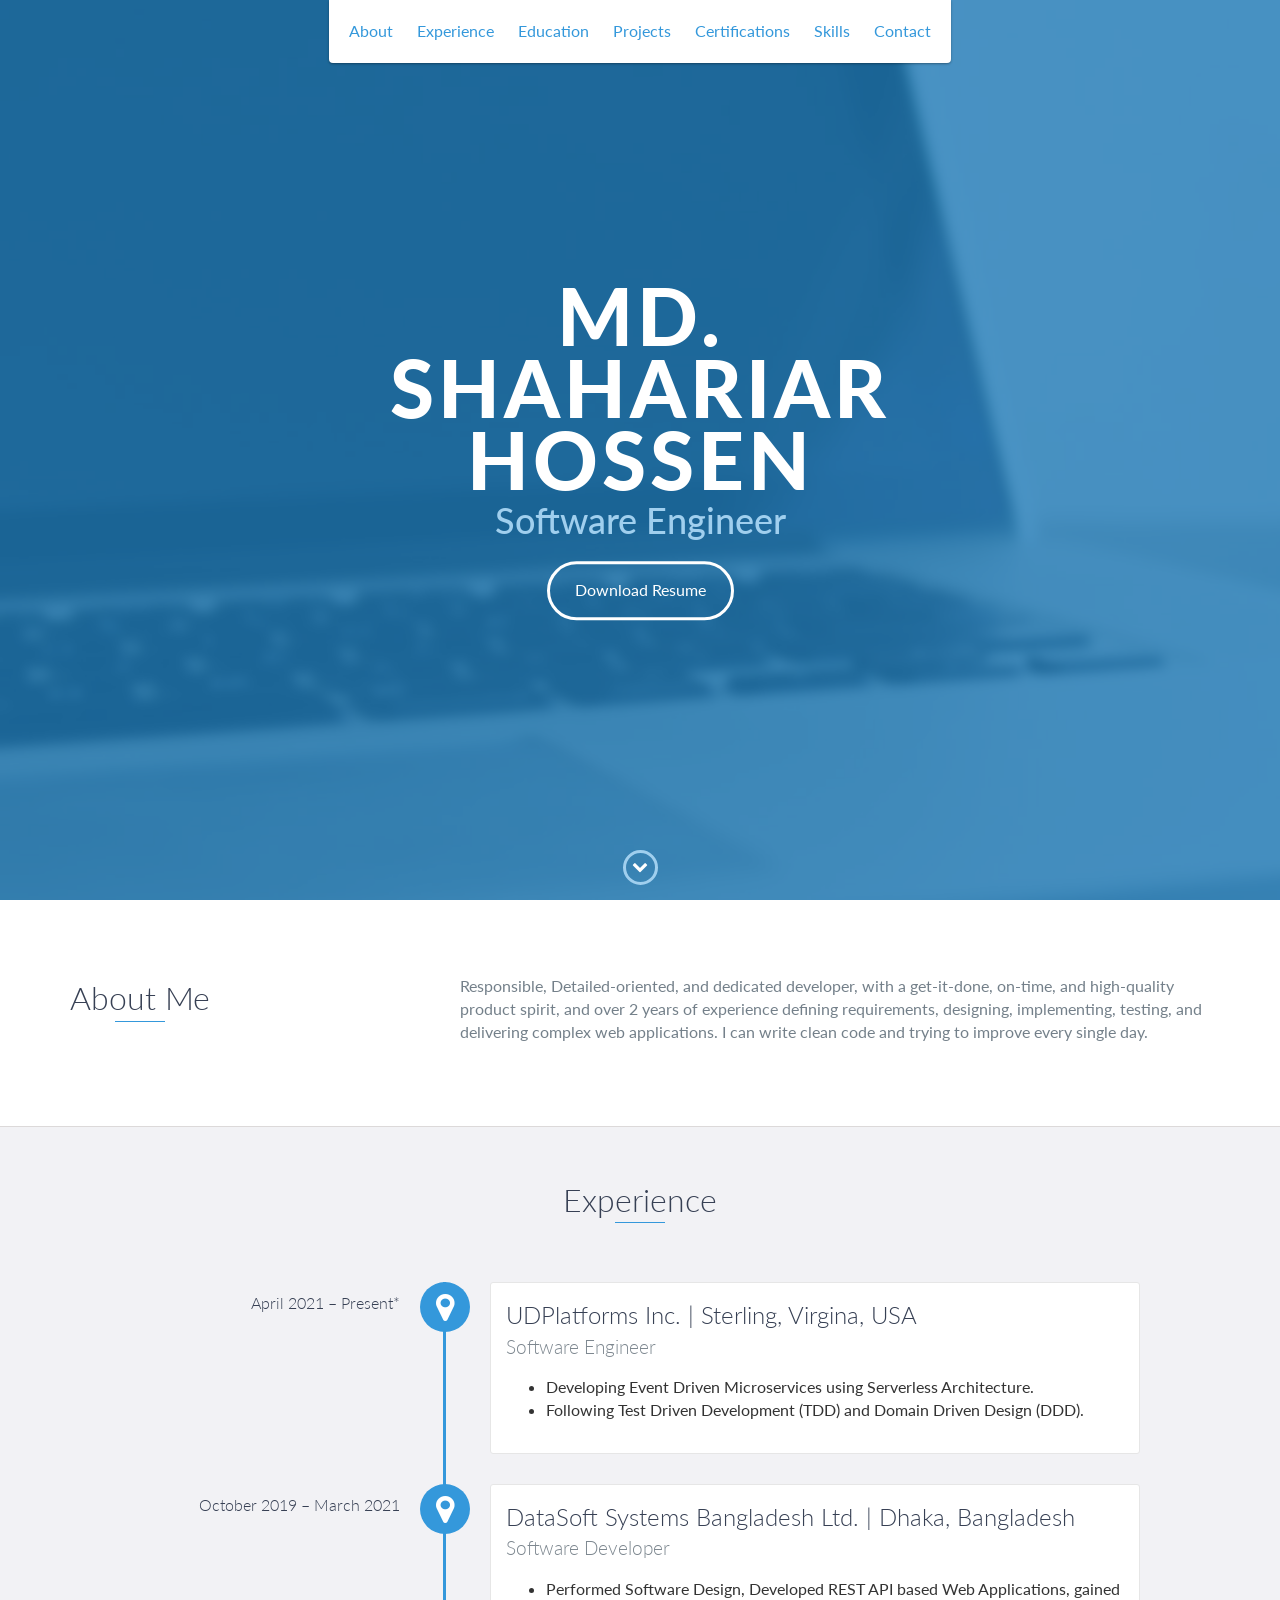
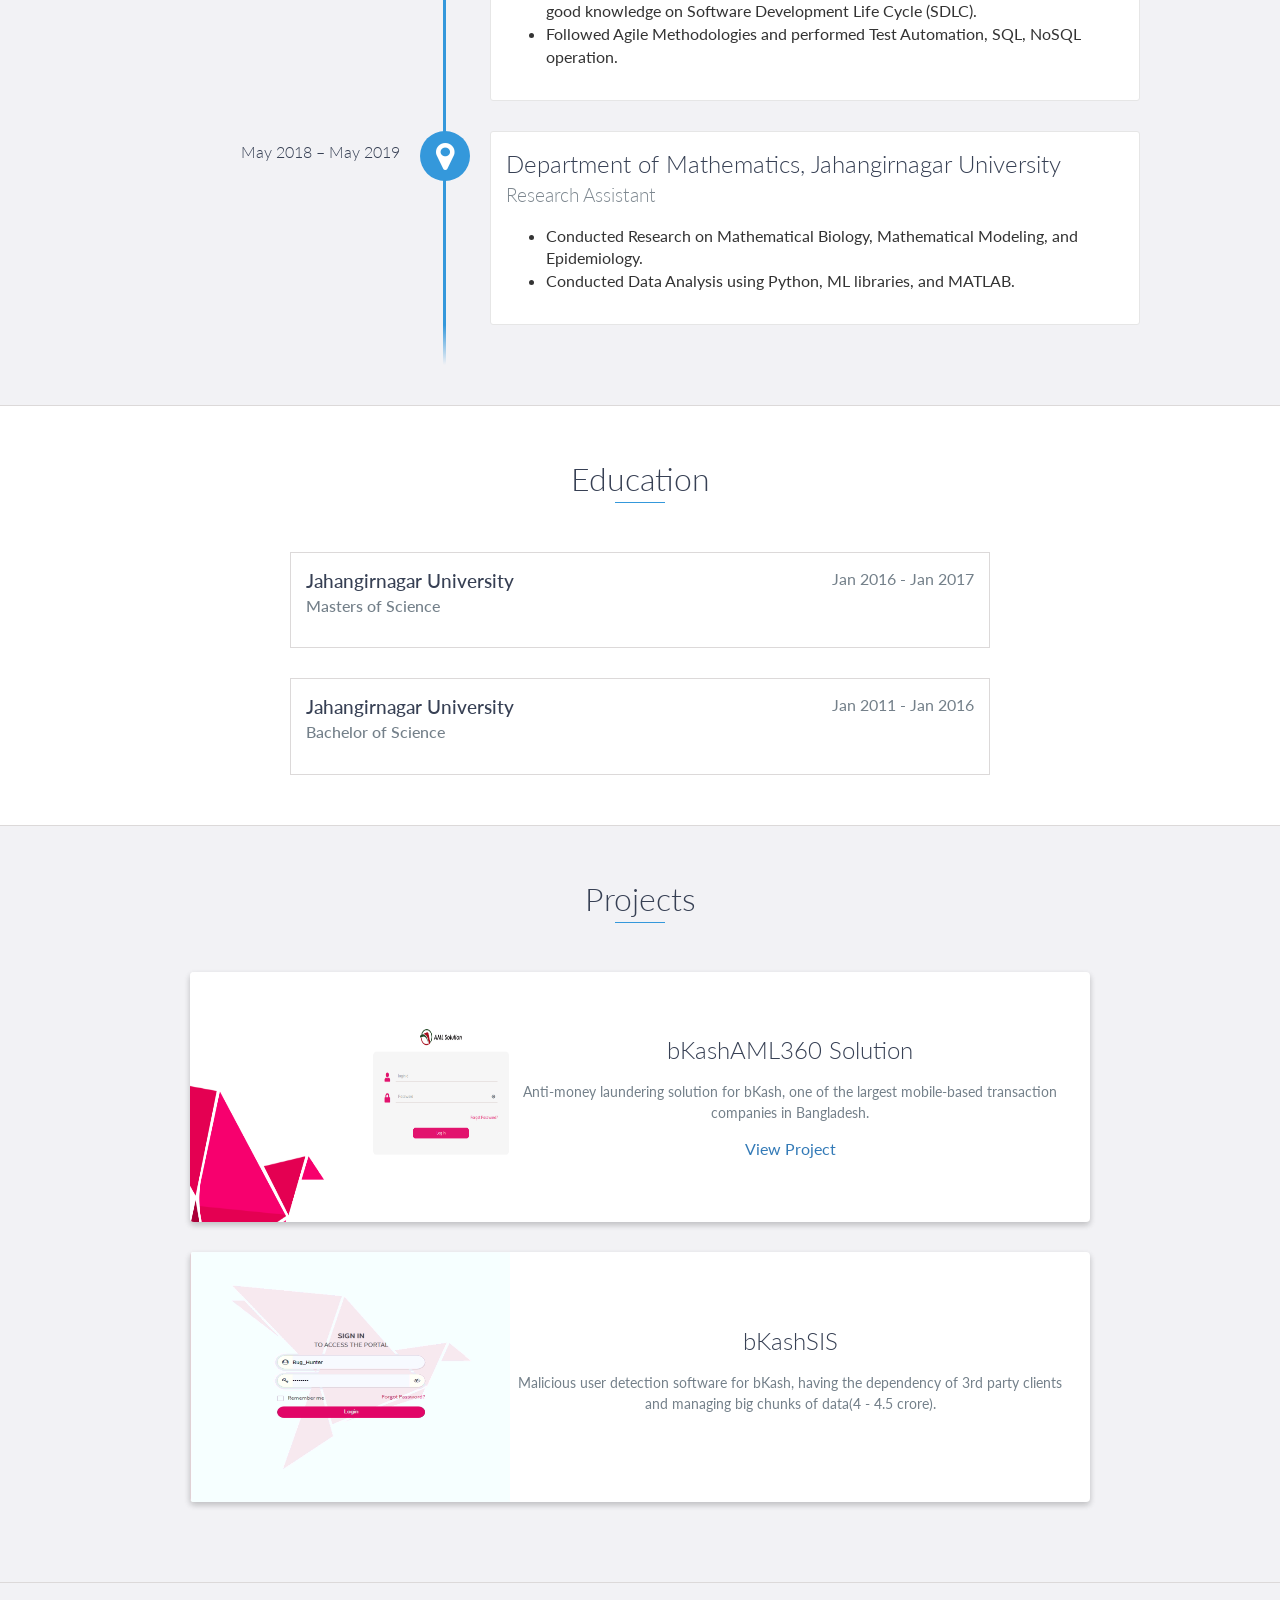
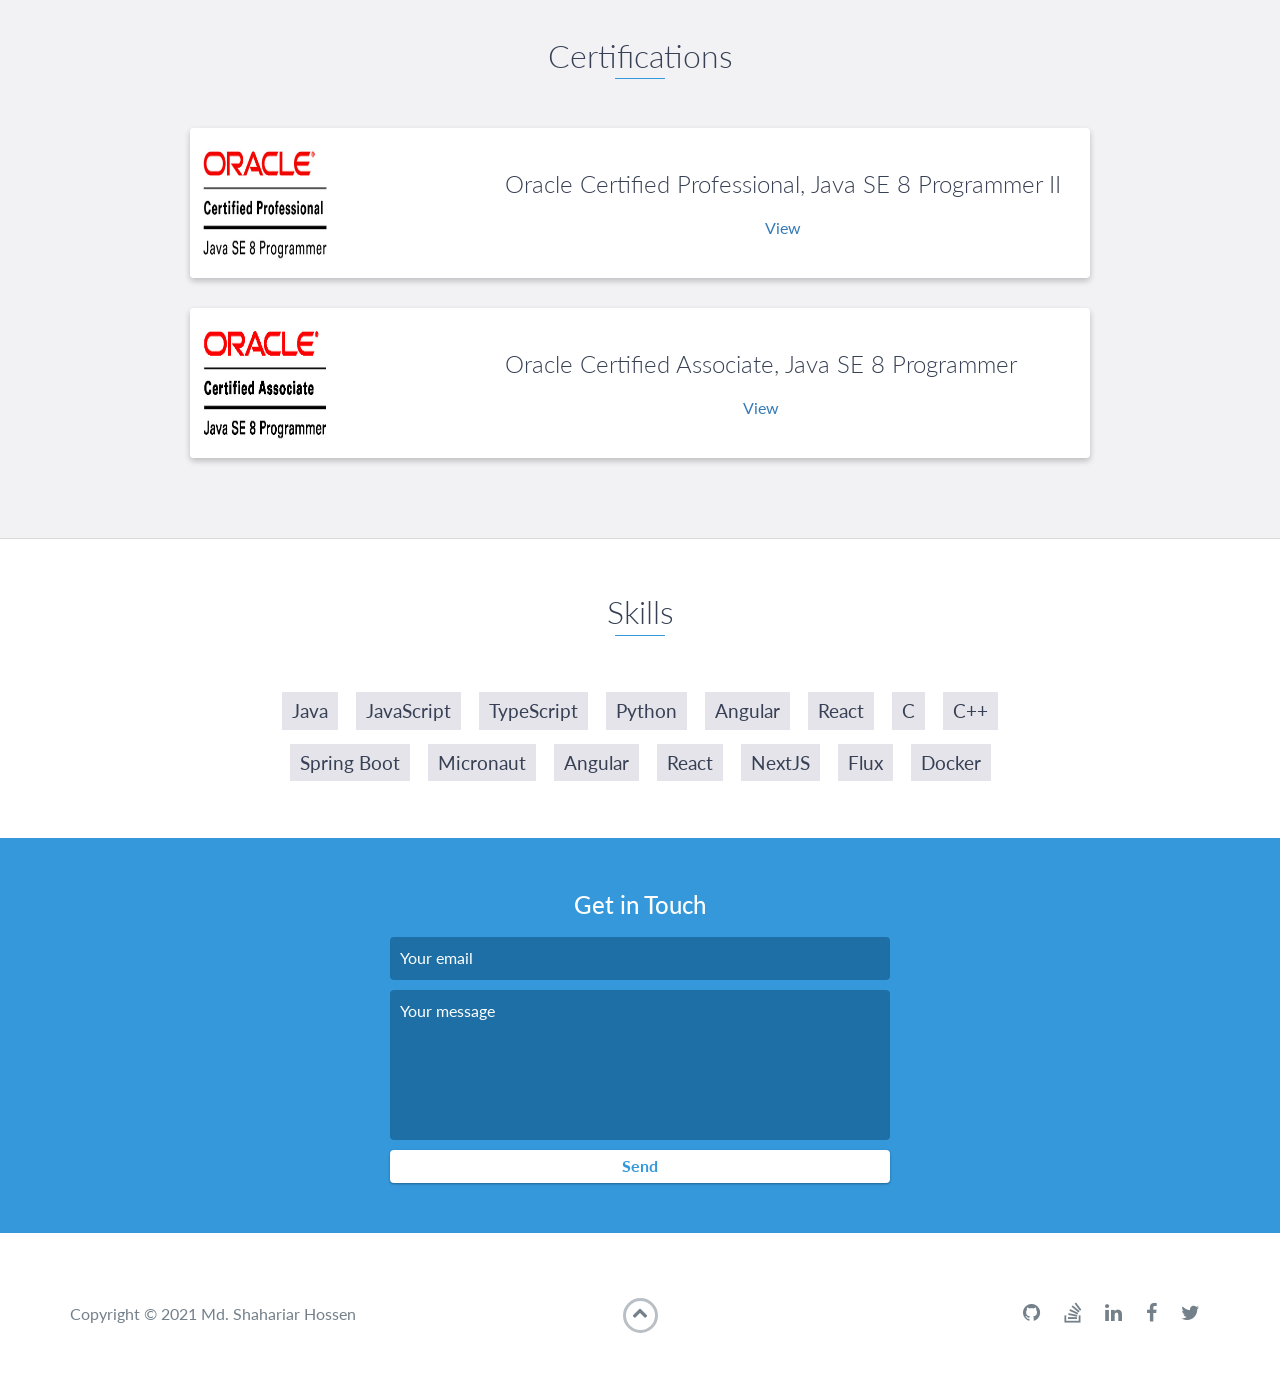
==== index.html @ aab2ad4d "adding files" ====
<!DOCTYPE html>
<html class="no-js" lang="en">

<head>
    <meta charset="utf-8">
    <meta http-equiv="X-UA-Compatible" content="IE=edge">
    <meta name="viewport" content="width=device-width, initial-scale=1">
    <title>Shahariar's Portfolio</title>
	<link rel="shortcut icon" href="favicon.ico" type="image/x-icon">
	<link rel="icon" href="favicon.ico" type="image/x-icon">
    <link href="https://fonts.googleapis.com/css?family=Lato:300,400,700,900" rel="stylesheet">
    <link rel="stylesheet" href="libs/font-awesome/css/font-awesome.min.css">
    <link href="css/bootstrap.min.css" rel="stylesheet">
    <link href="css/styles.css" rel="stylesheet">
</head>

<body>
    <div id="mobile-menu-open" class="shadow-large">
        <i class="fa fa-bars" aria-hidden="true"></i>
    </div>
    <!-- End #mobile-menu-toggle -->
    <header>
        <div id="mobile-menu-close">
            <span>Close</span> <i class="fa fa-times" aria-hidden="true"></i>
        </div>
        <ul id="menu" class="shadow">
            <li>
                <a href="#about">About</a>
            </li>
            <li>
                <a href="#experience">Experience</a>
            </li>
            <li>
                <a href="#education">Education</a>
            </li>
            <li>
                <a href="#projects">Projects</a>
            </li>
            <li>
                <a href="#certificates">Certifications</a>
            </li>
            <li>
                <a href="#skills">Skills</a>
            </li>
            <li>
                <a href="#contact">Contact</a>
            </li>
        </ul>
    </header>
    <!-- End header -->

    <div id="lead">
        <div id="lead-content">
            <h1>Md. Shahariar Hossen</h1>
            <h2>Software Engineer</h2>
            <a href="https://drive.google.com/file/d/1Tb66Fyklytpq6PsU4Y9LPPGbGPAQnUYj/view?usp=sharing" target="_blank" class="btn-rounded-white">Download Resume</a>
        </div>
        <!-- End #lead-content -->

        <div id="lead-overlay"></div>

        <div id="lead-down">
            <span>
                <i class="fa fa-chevron-down" aria-hidden="true"></i>
            </span>
        </div>
        <!-- End #lead-down -->
    </div>
    <!-- End #lead -->

    <div id="about">
        <div class="container">
            <div class="row">
                <div class="col-md-4">
                    <h2 class="heading">About Me</h2>
                </div>
                <div class="col-md-8">
                    <p>
                        Responsible, Detailed-oriented, and dedicated developer, with a get-it-done, on-time, and high-quality product spirit, and over 2 years of experience defining requirements, designing, implementing, testing, and delivering complex web applications. I can write clean code and trying to improve every single day.
                    </p>
                </div>
            </div>
        </div>
    </div>
    <!-- End #about -->

    <div id="experience" class="background-alt">
        <h2 class="heading">Experience</h2>
        <div id="experience-timeline">
            <div data-date="April 2021 – Present*">
                <h3>UDPlatforms Inc. | Sterling, Virgina, USA</h3>
                <h4>Software Engineer</h4>
                <ul>
                    <li>Developing Event Driven Microservices using Serverless Architecture.</li>
                    <li>Following Test Driven Development (TDD) and Domain Driven Design (DDD).</li>
                </ul>
            </div>

            <div data-date="October 2019 – March 2021">
                <h3>DataSoft Systems Bangladesh Ltd. | Dhaka, Bangladesh</h3>
                <h4>Software Developer</h4>
                <ul>
                    <li>Performed Software Design, Developed REST API based Web Applications, gained good
                        knowledge on Software Development Life Cycle (SDLC).
                    </li>
                    <li>Followed Agile Methodologies and performed Test Automation, SQL, NoSQL operation.</li>
                </ul>
                <p>
                    
                    
                </p>
            </div>

            <div data-date="May 2018 – May 2019">
                <h3>Department of Mathematics, Jahangirnagar University</h3>
                <h4>Research Assistant</h4>
                <ul>
                    <li>Conducted Research on Mathematical Biology, Mathematical Modeling, and Epidemiology.</li>
                    <li>Conducted Data Analysis using Python, ML libraries, and MATLAB.</li>
                </ul>
            </div>
        </div>
    </div>
    <!-- End #experience -->

    <div id="education">
        <h2 class="heading">Education</h2>
        <div class="education-block">
            <h3>Jahangirnagar University</h3>
            <span class="education-date">Jan 2016 - Jan 2017</span>
            <h4>Masters of Science</h4>
            <!-- <p>
                Lorem ipsum dolor sit amet, consectetur adipiscing elit. Curabitur in iaculis ex. Etiam volutpat laoreet urna. Morbi ut tortor nec nulla commodo malesuada sit amet vel lacus. Fusce eget efficitur libero. Morbi dapibus porta quam laoreet placerat.
            </p> -->
        </div>
        <!-- End .education-block -->

        <div class="education-block">
            <h3>Jahangirnagar University</h3>
            <span class="education-date">Jan 2011 - Jan 2016</span>
            <h4>Bachelor of Science</h4>
    
        </div>
        <!-- End .education-block -->
    </div>
    <!-- End #education -->

    <div id="projects" class="background-alt">
        <h2 class="heading">Projects</h2>
        <div class="container">
            <div class="row">
                <div class="project shadow-large">
                    <div class="project-image">
                        <img src="images/aml_logo.png" height="250px" width="320px"/>
                    </div>
                    <!-- End .project-image -->
                    <div class="project-info">
                        <h3>bKashAML360 Solution</h3>
                        <p>
                            Anti-money laundering solution for bKash, one of the largest mobile-based transaction companies in Bangladesh.
                        </p>
                        <a href="https://aml360.bkash.com/login" target="_blank">View Project</a>
                    </div>
                    <!-- End .project-info -->
                </div>
                <!-- End .project -->

                <div class="project shadow-large">
                    <div class="project-image">
                        <img src="images/sis_logo.png" height="250px" width="320px"/>
                    </div>
                    <!-- End .project-image -->
                    <div class="project-info">
                        <h3>bKashSIS</h3>
                        <p>
                            Malicious user detection software for bKash, having the dependency of 3rd party clients and managing big chunks of data(4 - 4.5 crore).
                        </p>
                        <!-- <a href="#">View Project</a> -->
                    </div>
                    <!-- End .project-info -->
                </div>
                <!-- End .project -->
            </div>
        </div>
    </div>
    <!-- End #projects -->

    
    <div id="certificates" class="background-alt">
        <h2 class="heading">Certifications</h2><br/>
        <div class="container">
            <div class="row">
                <div class="project shadow-large">
                    <div class="project-image">
                        <img src="images/OCP.jpg" height="150px" width="150px"/>
                    </div>
                    <!-- End .project-image -->
                    <div class="project-info">
                        <h3>Oracle Certified Professional, Java SE 8 Programmer II</h3>
                        <a href="https://www.youracclaim.com/badges/4e027270-7c6f-4b8d-a5ea-9e47544e3438?source=linked_in_profile" target="_blank">View</a>
                    </div>
                    <!-- End .project-info -->
                </div>
                <!-- End .project -->

                <div class="project shadow-large">
                    <div class="project-image">
                        <img src="images/OCA.jpg" height="150px" width="150px"/>
                    </div>
                    <!-- End .project-image -->
                    <div class="project-info">
                        <h3>Oracle Certified Associate, Java SE 8 Programmer</h3>
                        <a href="https://www.youracclaim.com/badges/5aafbba5-f939-4d89-af43-286ae292c625?source=linked_in_profile" target="_blank">View</a>
                    </div>
                    <!-- End .project-info -->
                </div>
                <!-- End .project -->
            </div>
        </div>
    </div>
    <!-- End #certifications -->

    <div id="skills">
        <h2 class="heading">Skills</h2>
        <ul>
            <li>Java</li>
            <li>JavaScript</li>
            <li>TypeScript</li>
            <li>Python</li>
            <li>Angular</li>
            <li>React</li>
            <li>C</li>
            <li>C++</li>
            <li>Spring Boot</li>
            <li>Micronaut</li>
            <li>Angular</li>
            <li>React</li>
            <li>NextJS</li>
            <li>Flux</li>
            <li>Docker</li>
        </ul>
    </div>
    <!-- End #skills -->

    <div id="contact">
        <h2>Get in Touch</h2>
        <div id="contact-form">
            <form method="POST" action="https://formspree.io/f/mbjqqgbw">
                <input type="hidden" name="_subject" value="Contact request from personal website" />
                <input type="email" name="_replyto" placeholder="Your email" required>
                <textarea name="message" placeholder="Your message" required></textarea>
                <button type="submit">Send</button>
            </form>
        </div>
        <!-- End #contact-form -->
    </div>
    <!-- End #contact -->

    <footer>
        <div class="container">
            <div class="row">
                <div class="col-sm-5 copyright">
                    <p>
                        Copyright &copy; 2021 Md. Shahariar Hossen
                    </p>
                </div>
                <div class="col-sm-2 top">
                    <span id="to-top">
                        <i class="fa fa-chevron-up" aria-hidden="true"></i>
                    </span>
                </div>
                <div class="col-sm-5 social">
                    <ul>
                        <li>
                            <a href="https://github.com/shshetudev" target="_blank"><i class="fa fa-github" aria-hidden="true"></i></a>
                        </li>
                        <li>
                            <a href="https://stackoverflow.com/users/15048947/shahariar-hossen" target="_blank"><i class="fa fa-stack-overflow" aria-hidden="true"></i></a>
                        </li>
                        <li>
                            <a href="https://linkedin.com/in/md-shahariar-hossen-9129b5166/" target="_blank"><i class="fa fa-linkedin" aria-hidden="true"></i></a>
                        </li>
                        <li>
                            <a href="https://www.facebook.com/profile.php?id=100006735557065" target="_blank"><i class="fa fa-facebook" aria-hidden="true"></i></a>
                        </li>
                        <li>
                            <a href="https://twitter.com/shshetu2" target="_blank"><i class="fa fa-twitter" aria-hidden="true"></i></a>
                        </li>
                    </ul>
                </div>
            </div>
        </div>
    </footer>
    <!-- End footer -->

    <script src="https://ajax.googleapis.com/ajax/libs/jquery/1.12.4/jquery.min.js"></script>
    <script src="js/scripts.min.js"></script>
</body>

</html>
---- css/styles.css ----
/*!
    Title: Shahariar's Portfolio
    Version: 1.1
    Last Change: 01/08/2021
    Author: Md. Shahariar Hossen

    Description: This file contains all the styles associated with the page
    that don't come from third party libraries. This file gets compiled using
    Gulp and send to the /css folder which is then loaded on the page.
*/body{font-family:'Lato', sans-serif;font-size:16px}body.active{overflow:hidden;z-index:-1}.no-js #experience-timeline>div{background:#fff;padding:10px;margin-bottom:10px;border:1px solid #dcd9d9}.no-js #experience-timeline>div h3{font-size:1.5em;font-weight:300;color:#374054;display:inline-block;margin:0}.no-js #experience-timeline>div h4{font-size:1.2em;font-weight:300;color:#7e8890;margin:0 0 15px 0}.no-js #experience-timeline>div p{color:#74808a;font-size:0.9em;margin:0}.no-js #experience-timeline:before,.no-js #experience-timeline:after{content:none}@keyframes dropHeader{0%{transform:translateY(-100%)}100%{transform:translateY(0)}}header{position:absolute;top:0;left:0;right:0;text-align:center;z-index:10;animation-name:dropHeader;animation-iteration-count:1;animation-timing-function:ease;animation-duration:0.75s}header ul{display:inline-block;background:#fff;text-align:center;padding:10px;margin:0;border-bottom-right-radius:4px;border-bottom-left-radius:4px}header li{display:inline-block}header a{display:block;color:#3498db;padding:10px}header a:hover{color:#217dbb;text-decoration:none;background:#eee;border-radius:4px}header a:focus{color:#3498db;text-decoration:none}header.active{display:block}header.sticky{position:fixed;z-index:999}#menu.active{display:block}#mobile-menu-open{display:none;cursor:pointer;position:fixed;right:15px;top:10px;color:#3498db;font-size:1.5em;z-index:20;padding:0 7px;border-radius:4px;background:#fff}#mobile-menu-close{display:none;text-align:right;width:100%;background:#fff;font-size:1.5em;padding-right:15px;padding-top:10px;cursor:pointer;color:#3498db}#mobile-menu-close span{font-size:0.5em;text-transform:uppercase}#mobile-menu-close i{vertical-align:middle}footer{padding:50px 0}.copyright{padding-top:20px}.copyright p{margin:0;color:#74808a}.top{text-align:center}.top span{cursor:pointer;display:block;margin:15px auto 0 auto;width:35px;height:35px;border-radius:50%;border:3px solid #b9bfc4;text-align:center}.top i{color:#74808a}.social{text-align:right}.social ul{margin:5px 0 0 0;padding:0}.social li{display:inline-block;font-size:1.25em;list-style:none}.social a{display:block;color:#74808a;padding:10px}.social a:hover{color:#3498db}.btn-rounded-white{display:inline-block;color:#fff;padding:15px 25px;border:3px solid #fff;border-radius:30px;transition:.5s ease all}.btn-rounded-white:hover{color:#3498db;background:#fff;text-decoration:none}.shadow{box-shadow:0 1px 3px rgba(0,0,0,0.12),0 1px 2px rgba(0,0,0,0.24)}.shadow-large{box-shadow:0 3px 6px rgba(0,0,0,0.08),0 3px 6px rgba(0,0,0,0.15)}.heading{position:relative;display:inline-block;font-size:2em;font-weight:300;margin:0 0 30px 0}.heading:after{position:absolute;content:'';top:100%;height:1px;width:50px;left:0;right:0;margin:0 auto;background:#3498db}.background-alt{background:#f2f2f5}#lead{position:relative;height:100vh;min-height:500px;max-height:1080px;background:url(../images/lead-bg.jpg);background-size:cover;padding:15px;overflow:hidden}#lead-content{position:absolute;z-index:10;top:50%;left:50%;transform:translate(-50%, -50%);text-align:center}#lead-content h1,#lead-content h2{margin:0}#lead-content h1{color:#fff;font-weight:900;font-size:5em;text-transform:uppercase;letter-spacing:0.05em;line-height:0.9em}#lead-content h2{color:#a0cfee;font-weight:500;font-size:2.25em;margin-bottom:15px}#lead-overlay{position:absolute;height:100%;width:100%;top:0;right:0;bottom:0;left:0;background:rgba(33,125,187,0.8);z-index:1}#lead-down{position:absolute;left:0;right:0;width:100%;text-align:center;z-index:10;bottom:15px;color:#fff}#lead-down span{cursor:pointer;display:block;margin:0 auto;width:35px;height:35px;border-radius:50%;border:3px solid #a0cfee;text-align:center}#lead-down i{animation:pulsate 1.5s ease;animation-iteration-count:infinite;padding-top:5px}@keyframes pulsate{0%{transform:scale(1, 1)}50%{transform:scale(1.2, 1.2)}100%{transform:scale(1, 1)}}#about{padding:75px 15px;border-bottom:1px solid #dcd9d9}#about h2{color:#374054}#about p{color:#74808a;margin:0}#experience{padding:50px 15px;text-align:center;border-bottom:1px solid #dcd9d9}#experience h2{color:#374054}#experience-timeline{margin:30px auto 0 auto;position:relative;max-width:1000px}#experience-timeline:before{position:absolute;content:'';top:0;bottom:0;left:303px;right:auto;height:100%;width:3px;background:#3498db;z-index:0}#experience-timeline:after{position:absolute;content:'';width:3px;height:40px;background:#3498db;background:linear-gradient(to bottom, #3498db, rgba(52,152,219,0));top:100%;left:303px}.vtimeline-content{margin-left:350px;background:#fff;border:1px solid #e6e6e6;padding:15px;border-radius:3px;text-align:left}.vtimeline-content h3{font-size:1.5em;font-weight:300;color:#374054;display:inline-block;margin:0}.vtimeline-content h4{font-size:1.2em;font-weight:300;color:#7e8890;margin:0 0 15px 0}.vtimeline-content p{color:#74808a;font-size:0.9em;margin:0}.vtimeline-point{position:relative;display:block;vertical-align:top;margin-bottom:30px}.vtimeline-icon{position:relative;color:#fff;width:50px;height:50px;background:#3498db;border-radius:50%;float:left;z-index:99;margin-left:280px}.vtimeline-icon i{display:block;font-size:2em;margin-top:10px}.vtimeline-date{width:260px;text-align:right;position:absolute;left:0;top:10px;font-weight:300;color:#374054}#education{padding:50px 15px 20px 15px;border-bottom:1px solid #dcd9d9;text-align:center}#education h2{color:#374054;margin-bottom:50px}.education-block{max-width:700px;margin:0 auto 30px auto;padding:15px;border:1px solid #dcd9d9;text-align:left}.education-block h3{font-weight:500;float:left;margin:0;color:#374054}.education-block span{color:#74808a;float:right}.education-block h4{color:#74808a;clear:both;font-weight:500;margin:0 0 15px 0}.education-block p,.education-block ul{margin:0;color:#74808a;font-size:0.9em}.education-block ul{padding:0 0 0 15px}#projects{padding:50px 15px;border-bottom:1px solid #dcd9d9;text-align:center}#projects h2{color:#374054;margin-bottom:50px}.project{position:relative;max-width:900px;margin:0 auto 30px auto;overflow:hidden;background:#fff;border-radius:4px}.project-image{float:left}.project-info{position:absolute;top:50%;transform:translateY(-50%);margin-left:300px;padding:15px}.project-info h3{font-size:1.5em;font-weight:300;color:#374054;margin:0 0 15px 0}.project-info p{color:#74808a;margin:0 0 15px 0;font-size:0.9em}.no-image .project-info{position:relative;margin:0;padding:30px 15px;transform:none}#more-projects{display:none}#certificates{padding:50px 15px;border-bottom:1px solid #dcd9d9;text-align:center}#certificates h2{color:#374054;margin-bottom:50px}.certificate{position:relative;max-width:900px;margin:0 auto 30px auto;overflow:hidden;background:#fff;border-radius:4px}.certificate-image{float:left}.certificate-info{position:absolute;top:50%;transform:translateY(-50%);margin-left:300px;padding:15px}.certificate-info h3{font-size:1.5em;font-weight:300;color:#374054;margin:0 0 15px 0}.certificate-info p{color:#74808a;margin:0 0 15px 0;font-size:0.9em}.no-image .certificate-info{position:relative;margin:0;padding:30px 15px;transform:none}#more-certificates{display:none}#skills{padding:50px 15px;text-align:center}#skills h2{color:#374054;margin-bottom:50px}#skills ul{display:block;margin:0 auto;padding:0;max-width:800px}#skills li{display:inline-block;margin:7px;padding:5px 10px;color:#374054;background:#e4e4ea;list-style:none;cursor:default;font-size:1.2em}#contact{padding:50px 15px;background:#3498db;text-align:center}#contact h2{margin:0 0 15px 0;color:#fff;font-weight:500}#contact-form{max-width:500px;margin:0 auto}#contact-form input,#contact-form textarea{display:block;width:100%;padding:10px;border-radius:4px;border:none;margin-bottom:10px;background:#1d6fa5;color:#fff;transition:.5s ease all}#contact-form input::-webkit-input-placeholder,#contact-form textarea::-webkit-input-placeholder{color:#fff}#contact-form input:-moz-placeholder,#contact-form textarea:-moz-placeholder{color:#fff;opacity:1}#contact-form input::-moz-placeholder,#contact-form textarea::-moz-placeholder{color:#fff;opacity:1}#contact-form input:-ms-input-placeholder,#contact-form textarea:-ms-input-placeholder{color:#fff}#contact-form input:focus,#contact-form textarea:focus{outline:none;background:#16527a}#contact-form textarea{height:150px;resize:none}#contact-form button{display:block;width:100%;background:#fff;border-radius:4px;padding:5px 10px;border:none;color:#3498db;font-weight:700;box-shadow:0 1px 3px rgba(0,0,0,0.12),0 1px 2px rgba(0,0,0,0.24);transition:.5s ease all}#contact-form button:hover{box-shadow:0 10px 20px rgba(0,0,0,0.19),0 6px 6px rgba(0,0,0,0.23)}.optional-section{padding:50px 15px;text-align:center;border-top:1px solid #dcd9d9}.optional-section h2{color:#374054}.optional-section-block{max-width:700px;margin:0 auto 30px auto;padding:15px;border:1px solid #dcd9d9;background:#fff;text-align:left}.optional-section-block h3{font-weight:500;margin:0 0 15px 0;color:#374054}.optional-section-block h4{color:#74808a;clear:both;font-weight:500;margin:0 0 15px 0}.optional-section-block p,.optional-section-block ul{margin:0 0 15px 0;color:#74808a;font-size:0.9em}.optional-section-block ul{padding:0 0 0 15px}@media only screen and (max-width: 750px){#experience-timeline:before,#experience-timeline:after{left:23px}.vtimeline-date{width:auto;text-align:left;position:relative;margin-bottom:15px;display:block;margin-left:70px}.vtimeline-icon{margin-left:0}.vtimeline-content{margin-left:70px}}@media only screen and (max-width: 992px){#lead{height:auto;min-height:auto;max-height:auto;padding:100px 15px}#lead-content{position:relative;transform:none;left:auto;top:auto}#lead-content h1{font-size:3em}#lead-content h2{font-size:1.75em}#about{text-align:center}#about p{text-align:left}}@media only screen and (max-width: 768px){header{position:fixed;display:none;z-index:999;animation:none;bottom:0;height:100%}#mobile-menu-open,#mobile-menu-close{display:block}#menu{height:100%;overflow-y:auto;box-shadow:none;border-radius:0;width:100%}#menu li{display:block;margin-bottom:10px}#lead-content h1{font-size:2em}#lead-content h2{font-size:1.3em}#lead-content a{padding:10px 20px}#lead-down{display:none}.education-block h3,.education-block span{float:none}.project-image{display:none}.project-info{position:relative;margin:0;padding:30px 15px;top:auto;transform:none}footer{text-align:center}.social{text-align:center}}@media only screen and (max-width: 480px){#lead-content h1{font-size:1.5em}#lead-content h2{font-size:1em}#lead-content a{font-size:0.9em;padding:5px 10px}}
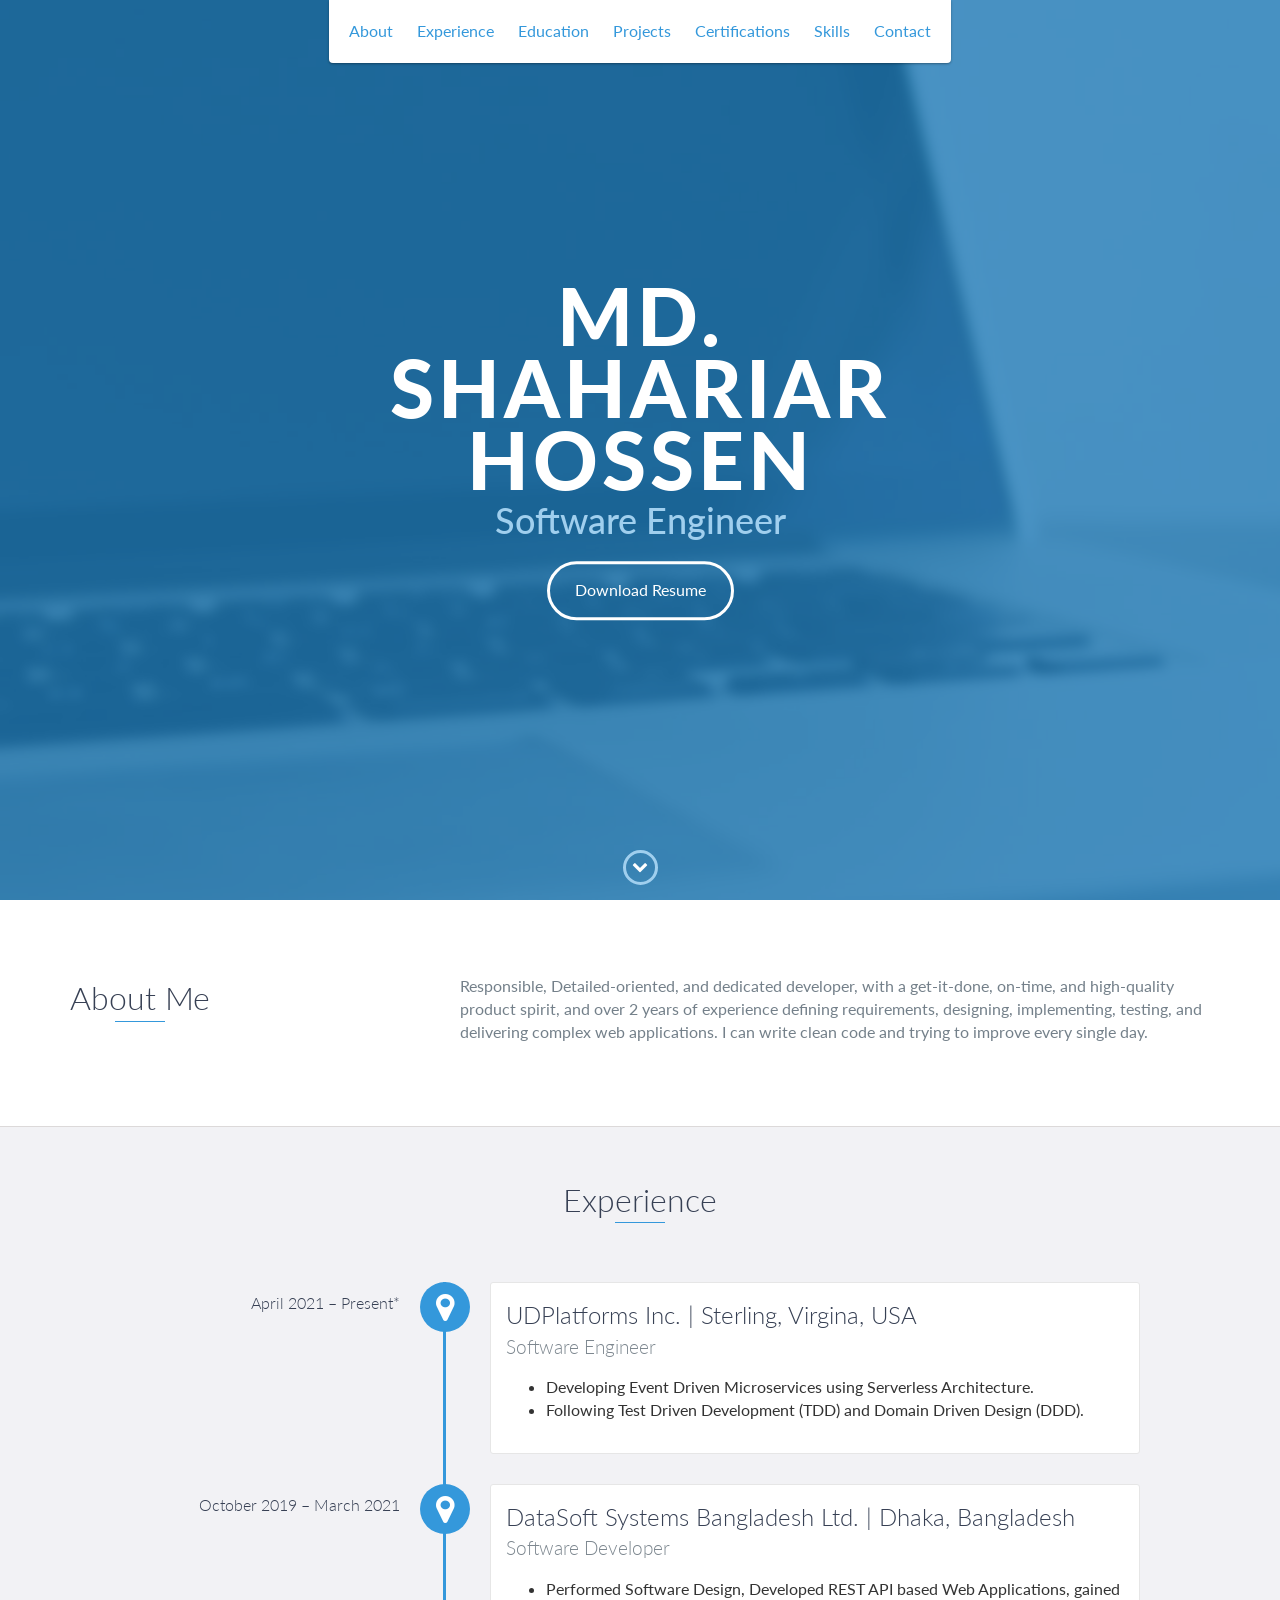
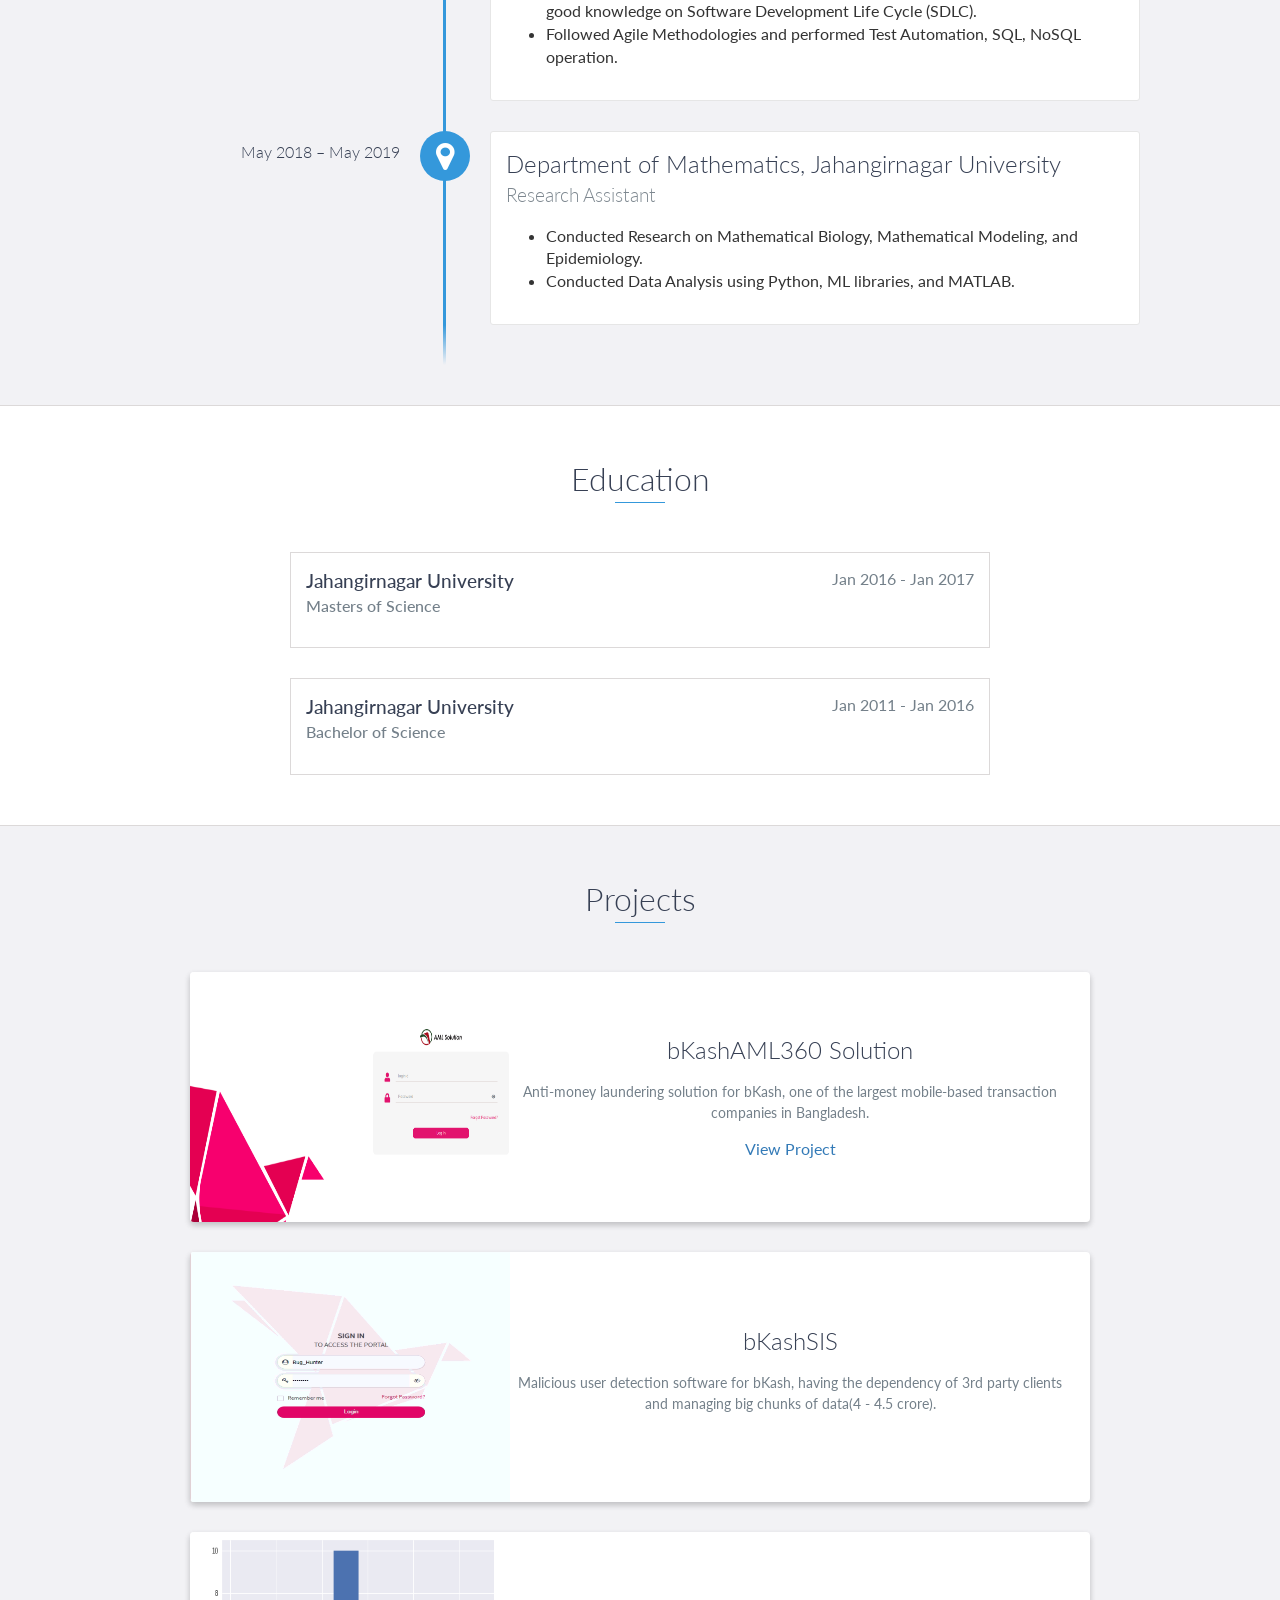
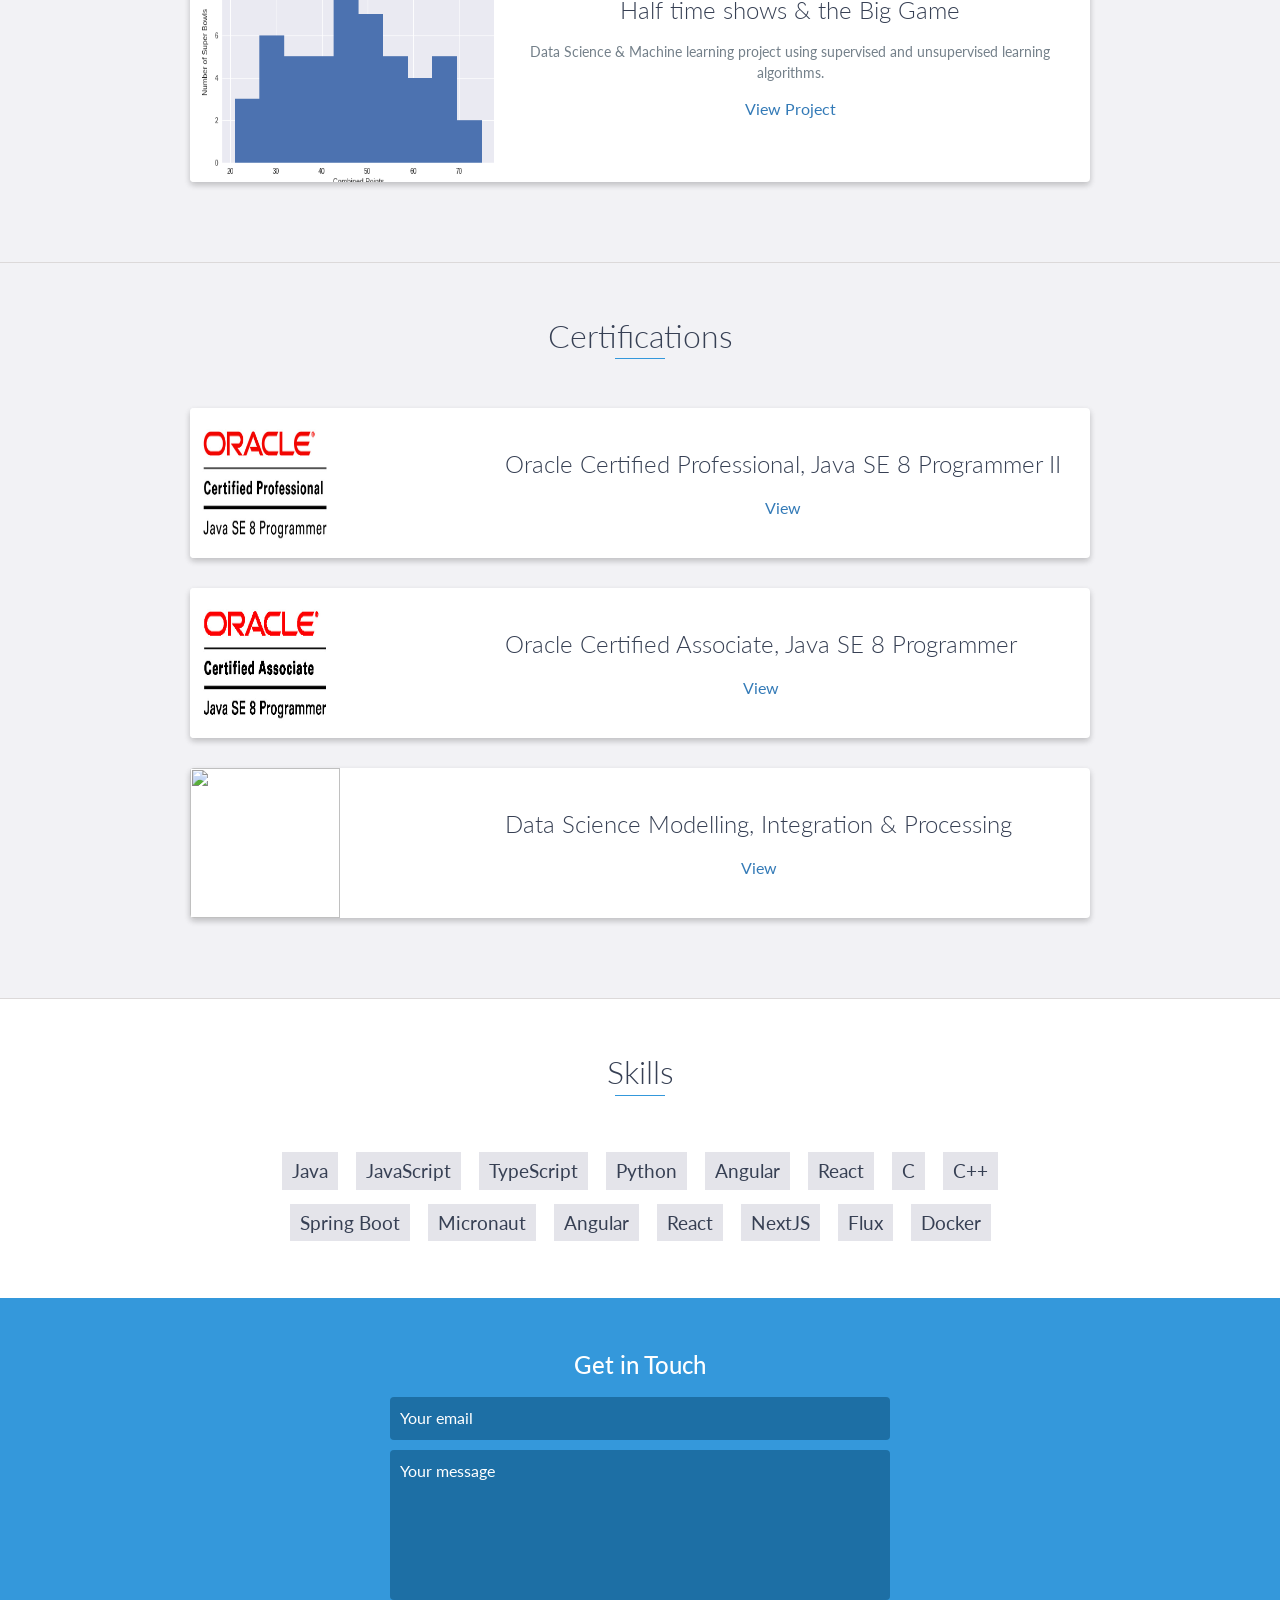
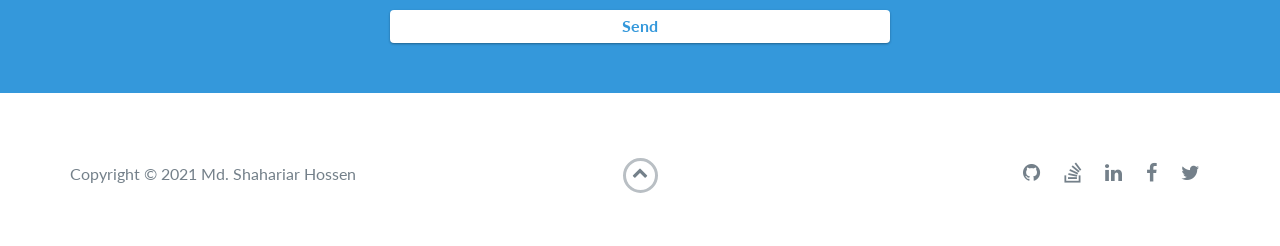
==== commit 654ee6bc: "adding files" ====
--- a/index.html
+++ b/index.html
@@ -179,6 +179,22 @@
                     </div>
                     <!-- End .project-info -->
                 </div>
+
+                <div class="project shadow-large">
+                    <div class="project-image">
+                        <img src="images/ml_logo.png" height="250px" width="320px"/>
+                    </div>
+                    <!-- End .project-image -->
+                    <div class="project-info">
+                        <h3>Half time shows & the Big Game</h3>
+                        <p>
+                            Data Science & Machine learning project using supervised and unsupervised learning algorithms.
+                        </p>
+                        <a href="https://github.com/shshetu/Data-Science-Projects/blob/master/project-half-time-show/TV%2C%20Halftime%20Shows%2C%20and%20the%20Big%20Game/notebook.ipynb" target="_blank">View Project</a>
+                        <!-- <a href="#">View Project</a> -->
+                    </div>
+                    <!-- End .project-info -->
+                </div>
                 <!-- End .project -->
             </div>
         </div>
@@ -211,6 +227,18 @@
                     <div class="project-info">
                         <h3>Oracle Certified Associate, Java SE 8 Programmer</h3>
                         <a href="https://www.youracclaim.com/badges/5aafbba5-f939-4d89-af43-286ae292c625?source=linked_in_profile" target="_blank">View</a>
+                    </div>
+                    <!-- End .project-info -->
+                </div>
+
+                <div class="project shadow-large">
+                    <div class="project-image">
+                        <img src="images/DataScience.jpg" height="150px" width="150px"/>
+                    </div>
+                    <!-- End .project-image -->
+                    <div class="project-info">
+                        <h3>Data Science Modelling, Integration & Processing</h3>
+                        <a href="https://drive.google.com/file/d/1V17pFjQORwr7dywj5q08r5s7HSGWO8P6/view?usp=sharing" target="_blank">View</a>
                     </div>
                     <!-- End .project-info -->
                 </div>
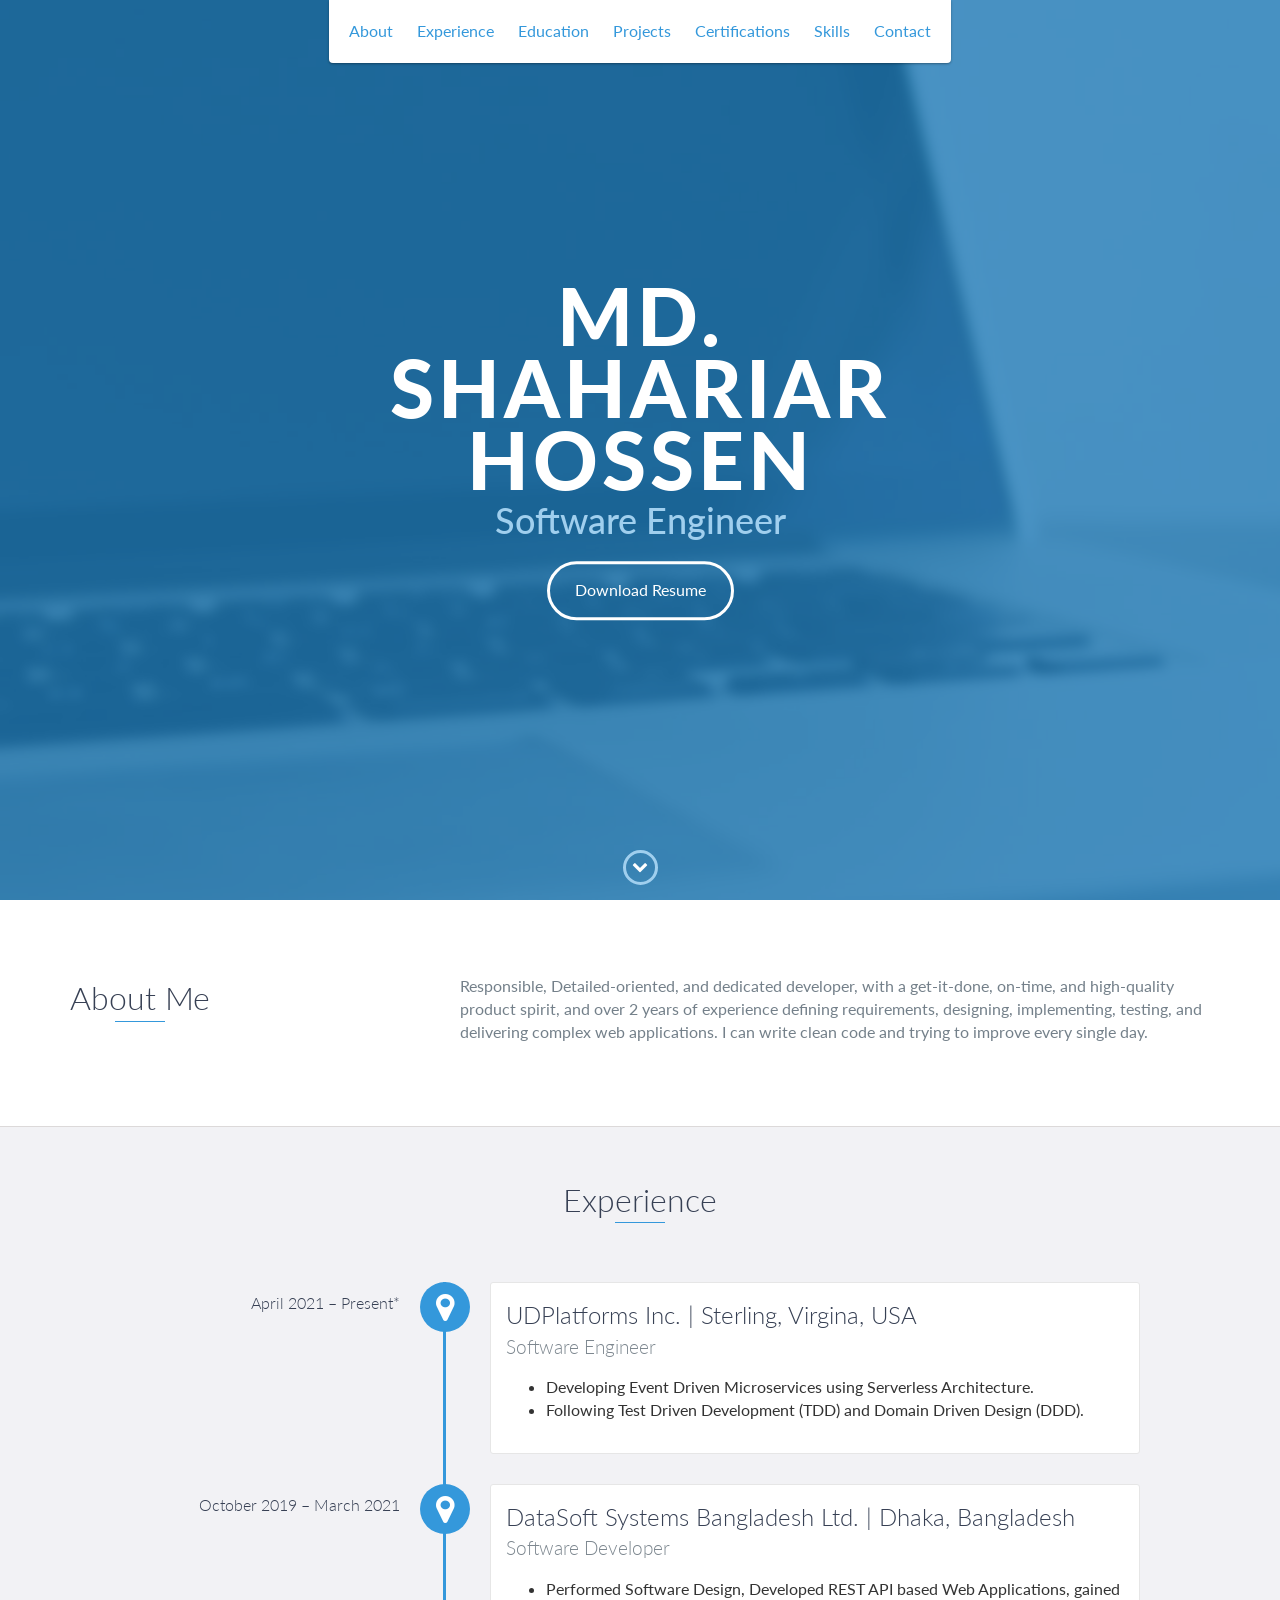
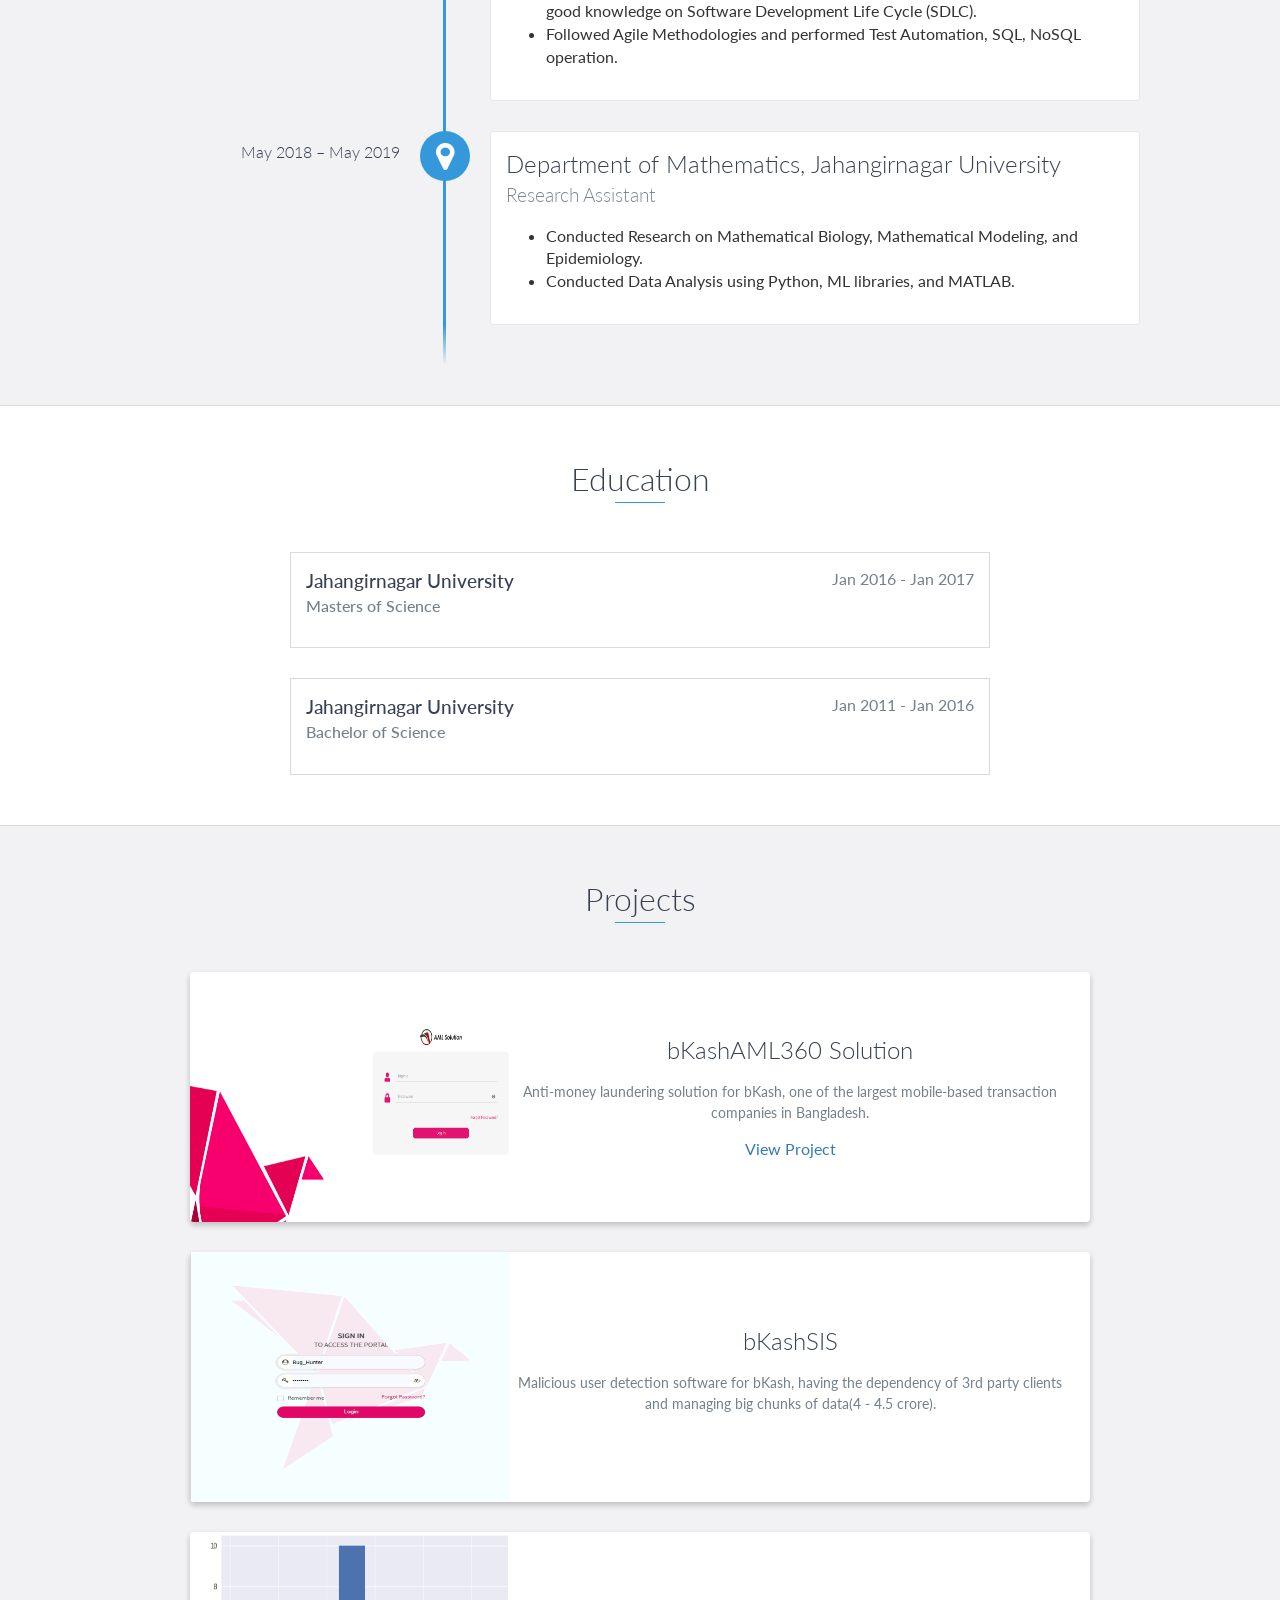
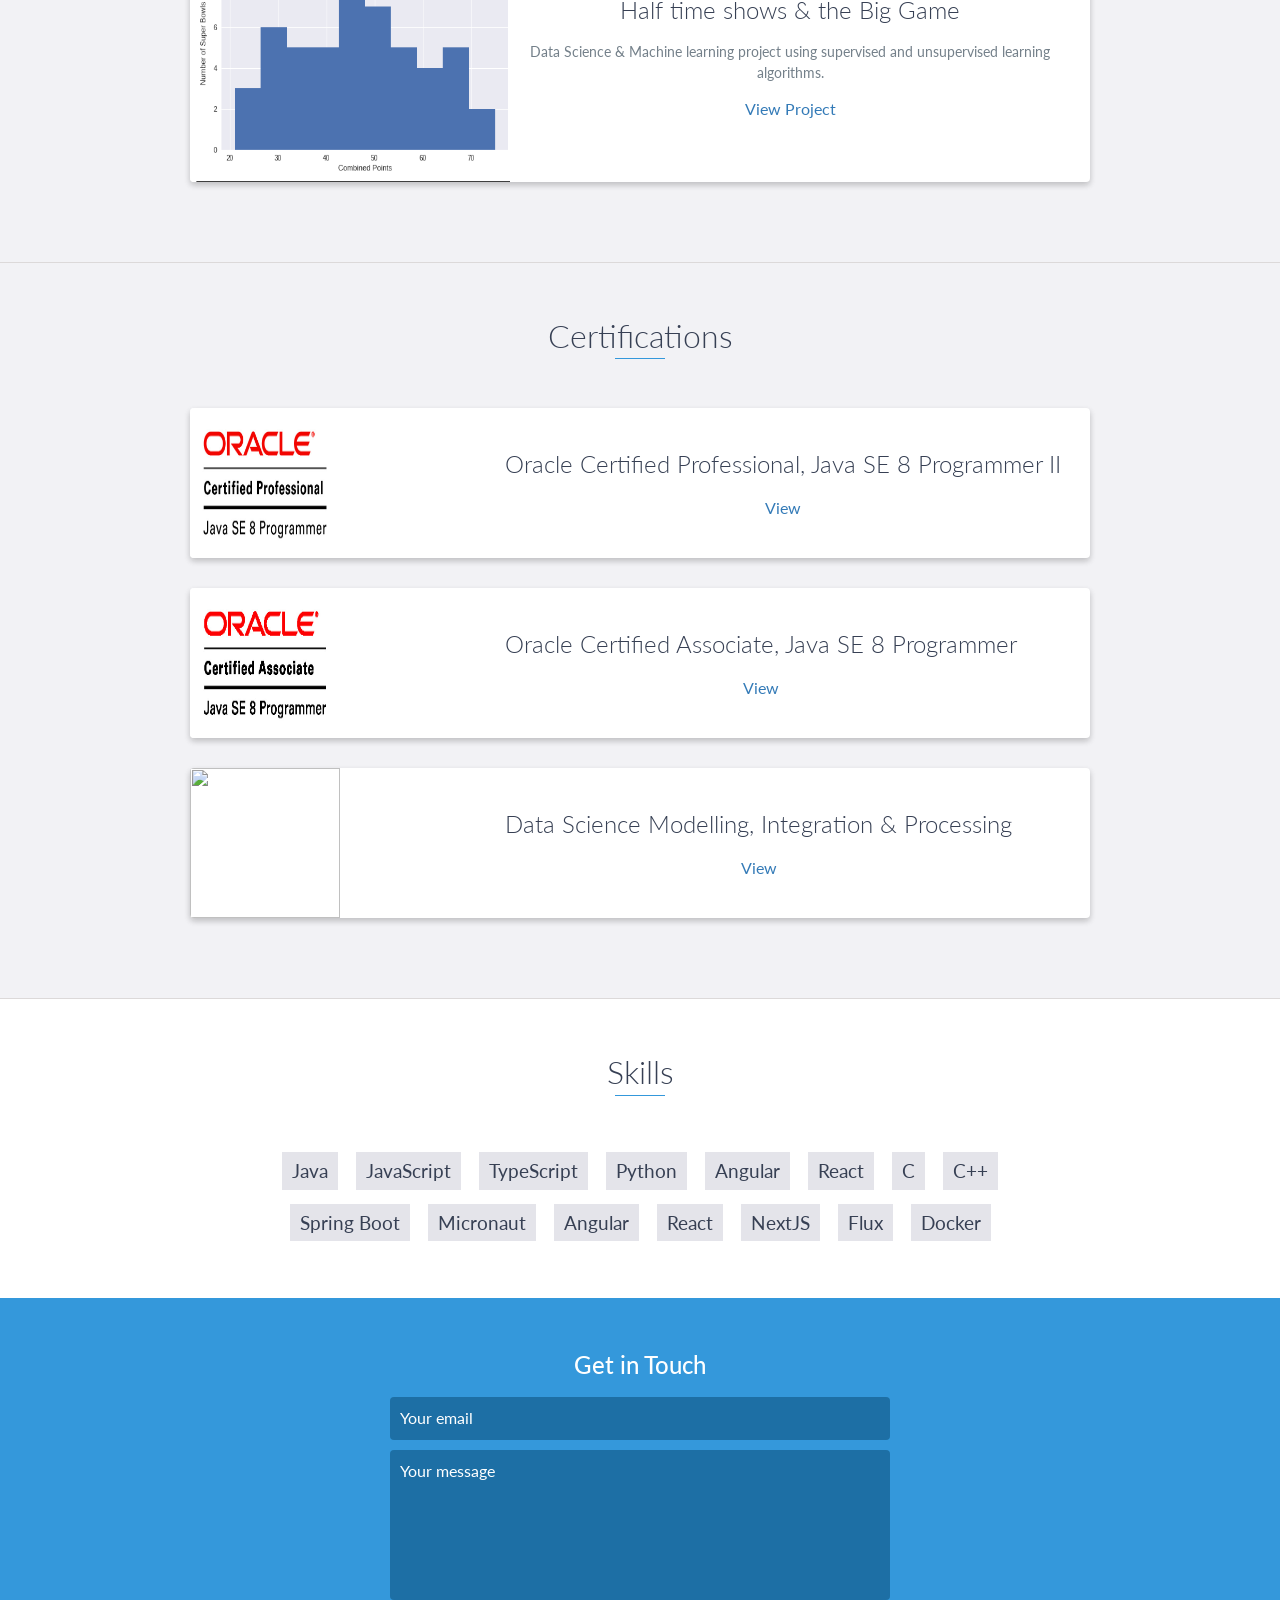
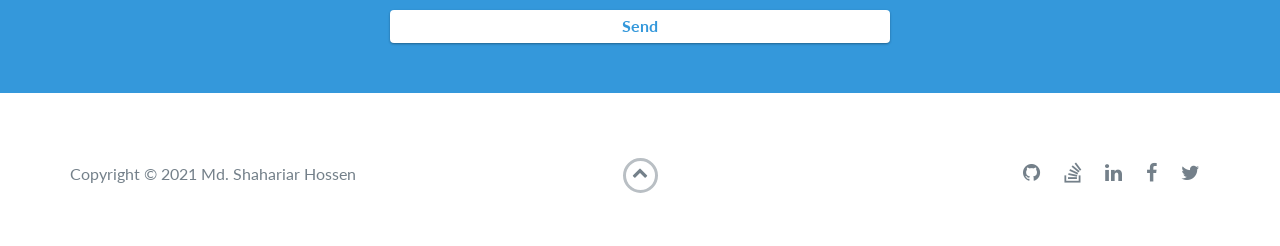
==== commit cbca5295: "adding files" ====
--- a/index.html
+++ b/index.html
@@ -182,7 +182,7 @@
 
                 <div class="project shadow-large">
                     <div class="project-image">
-                        <img src="images/ml_logo.png" height="250px" width="320px"/>
+                        <img src="images/ds_ml_logo.png" height="250px" width="320px"/>
                     </div>
                     <!-- End .project-image -->
                     <div class="project-info">
@@ -196,6 +196,7 @@
                     <!-- End .project-info -->
                 </div>
                 <!-- End .project -->
+
             </div>
         </div>
     </div>
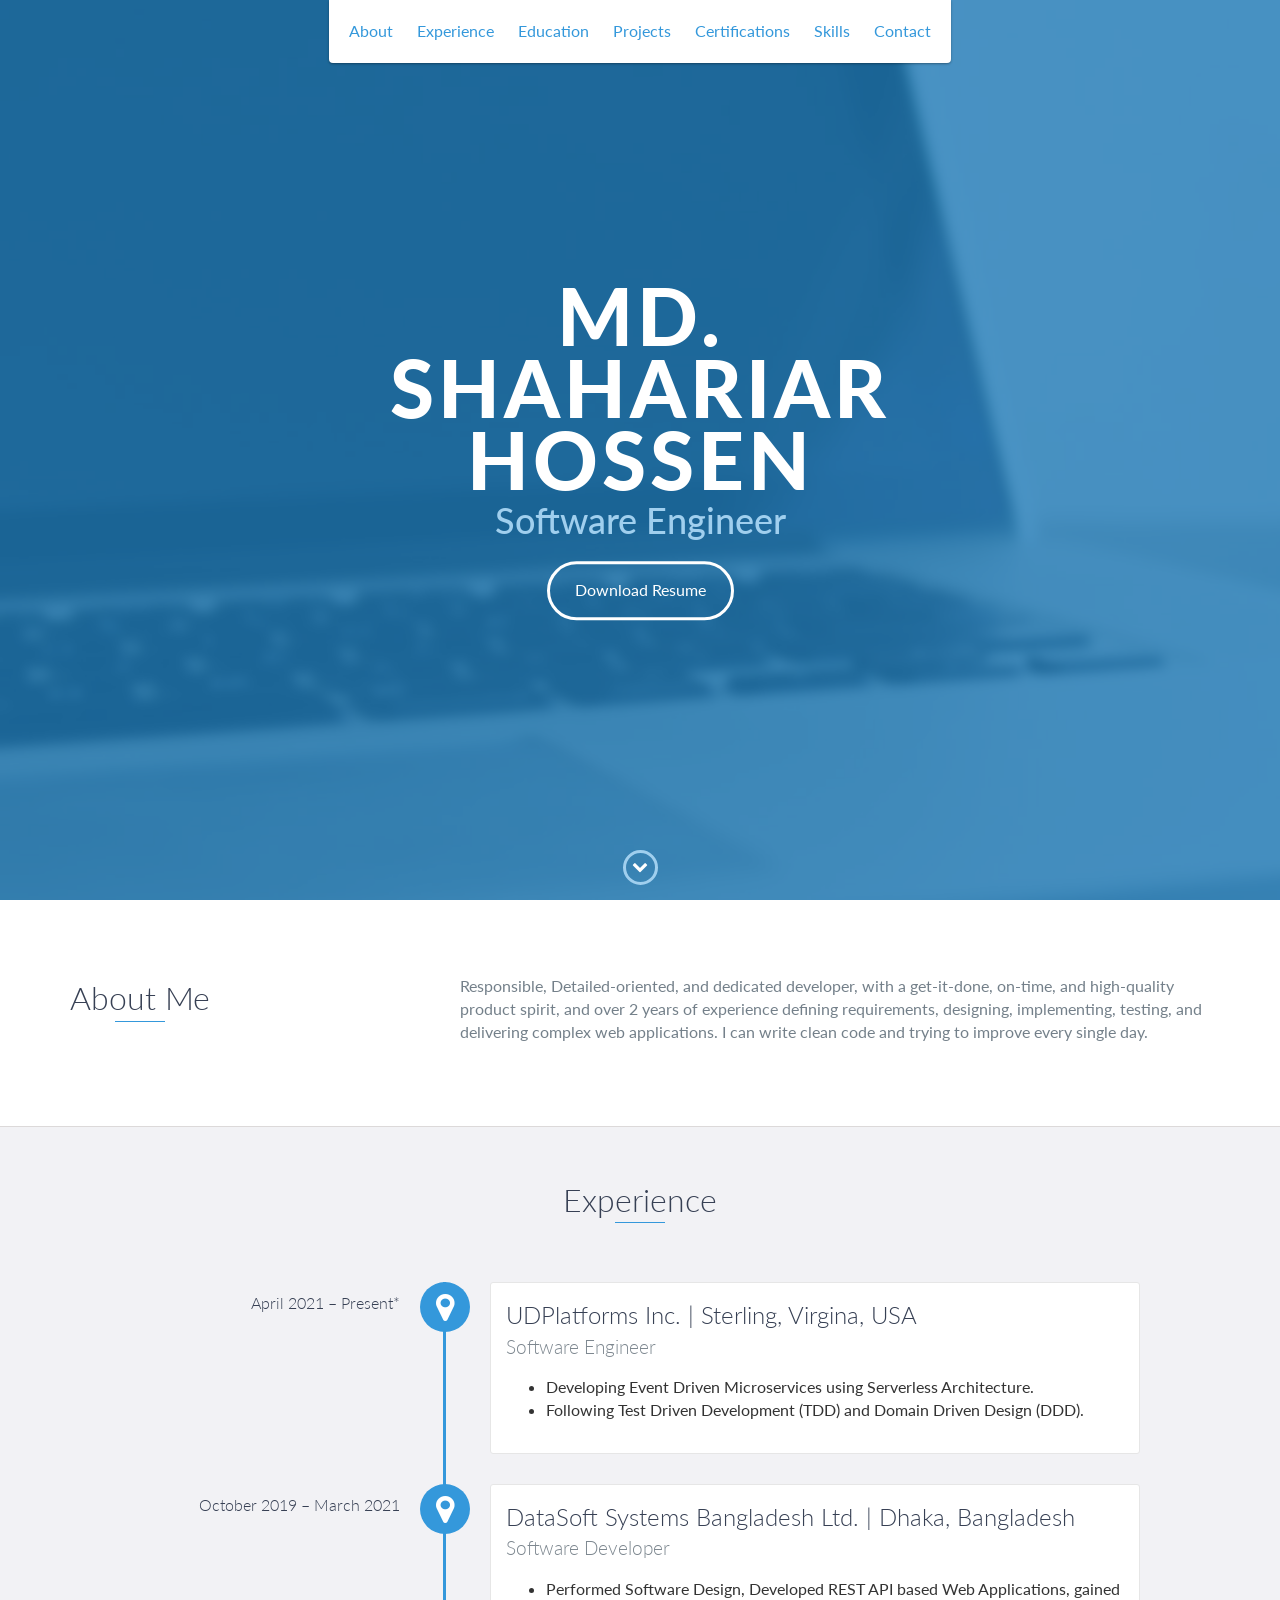
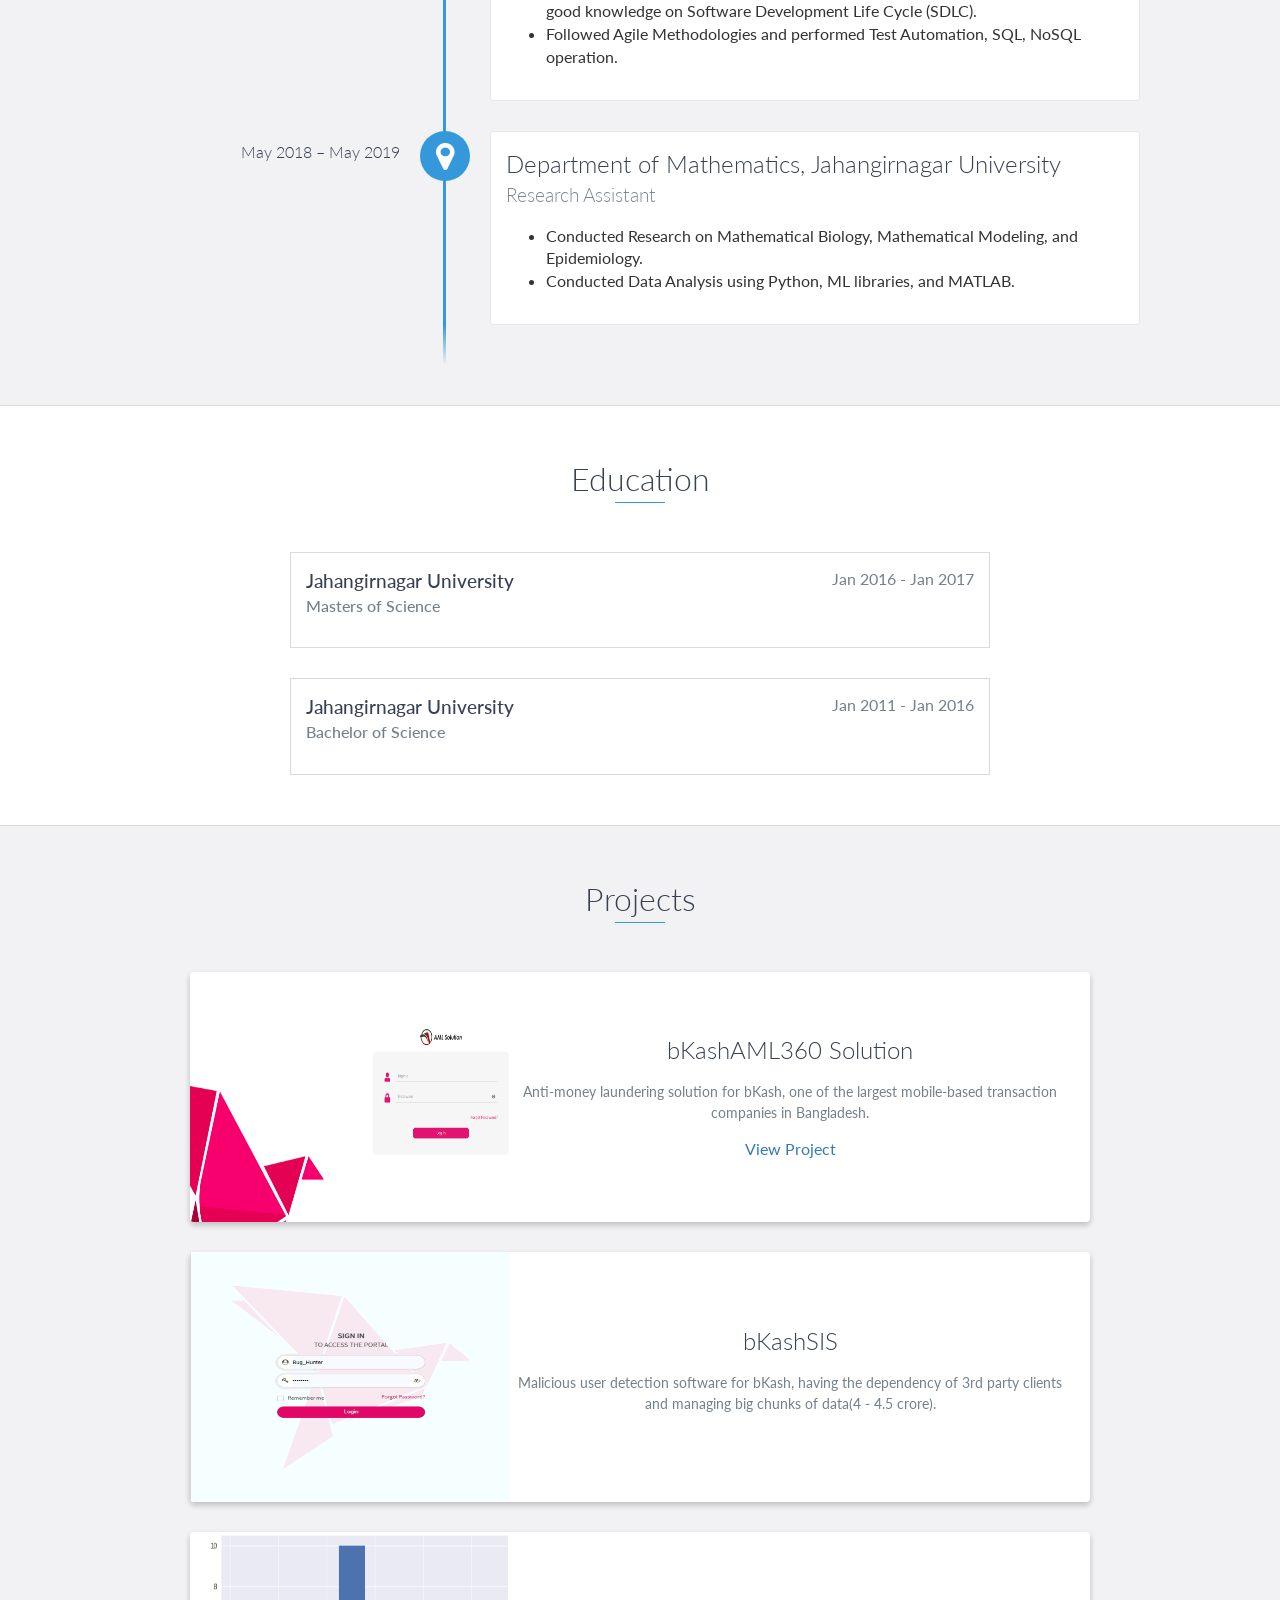
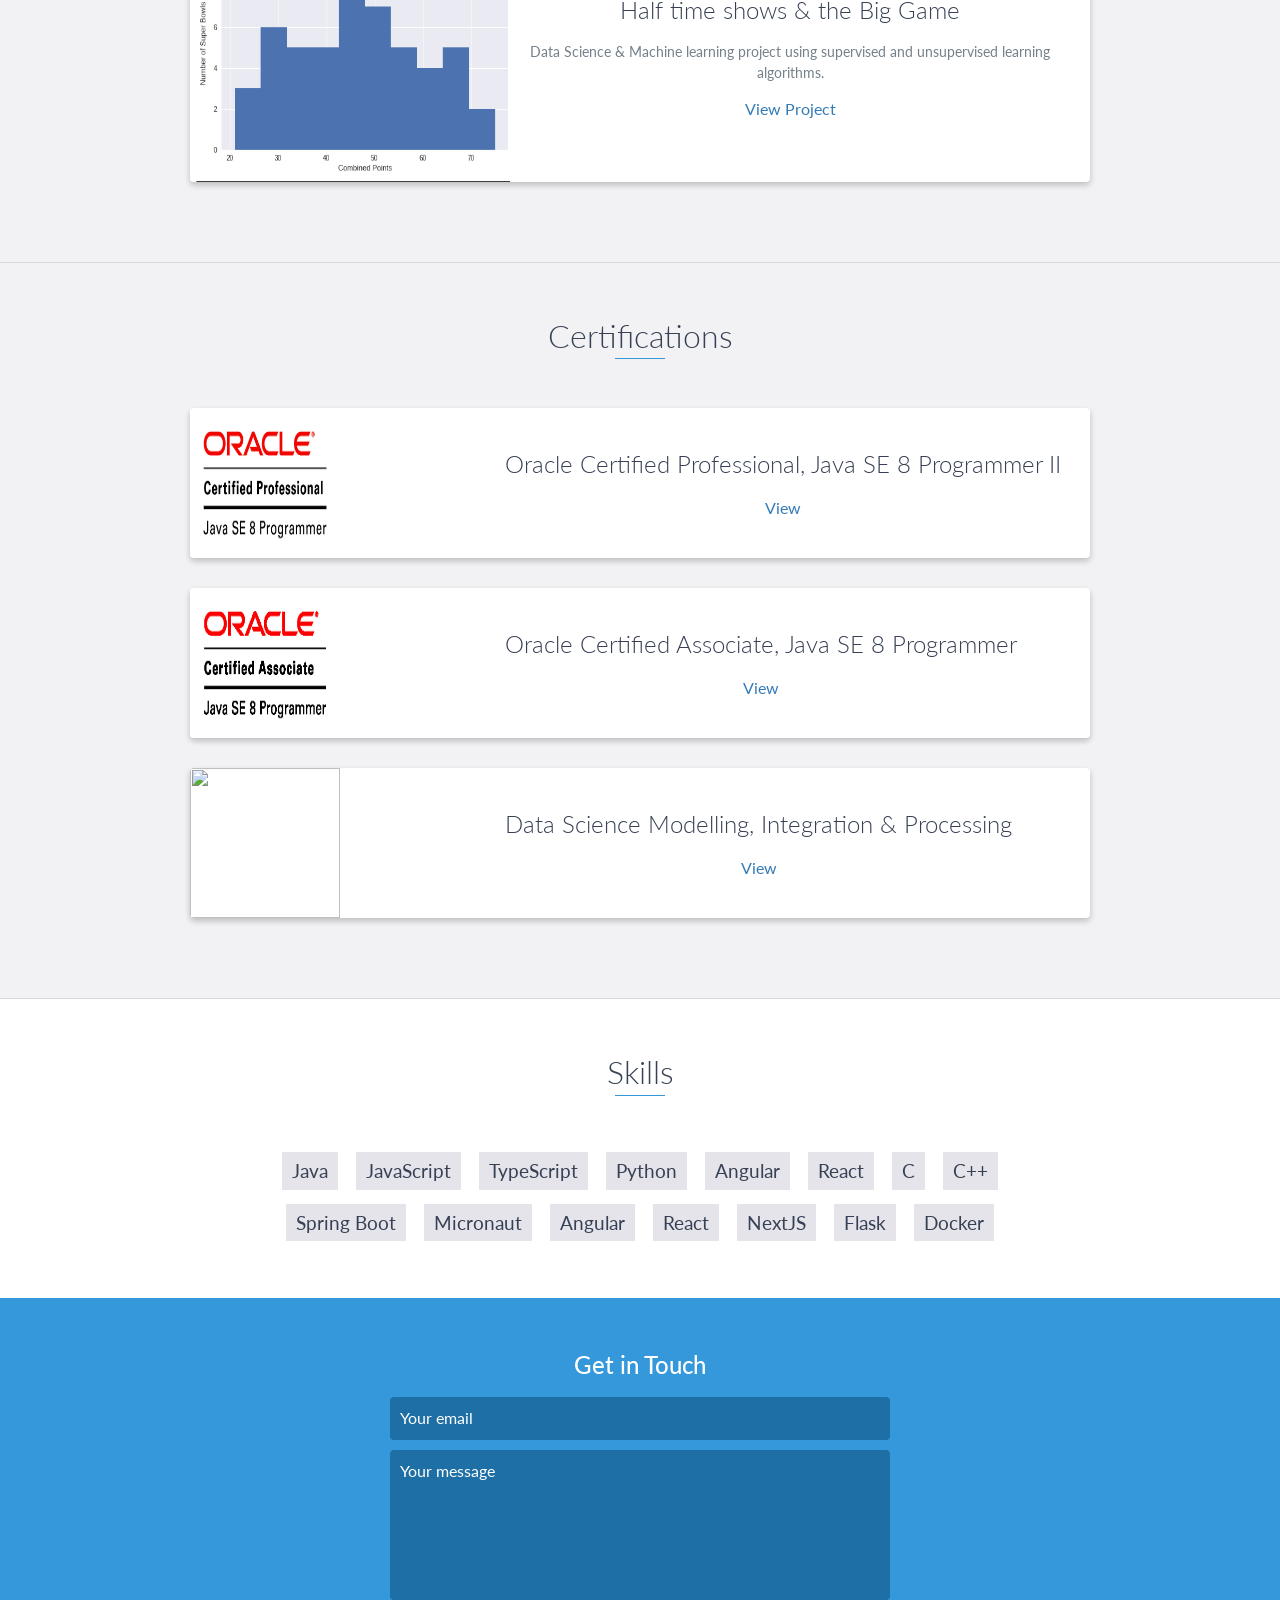
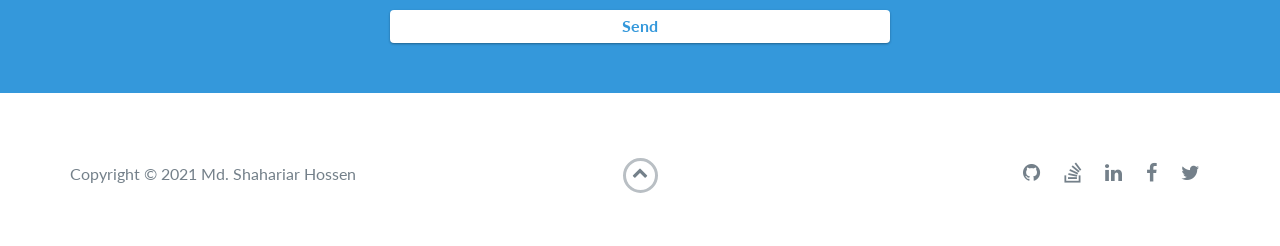
==== commit 9fa49b89: "fixing the name" ====
--- a/index.html
+++ b/index.html
@@ -265,7 +265,7 @@
             <li>Angular</li>
             <li>React</li>
             <li>NextJS</li>
-            <li>Flux</li>
+            <li>Flask</li>
             <li>Docker</li>
         </ul>
     </div>
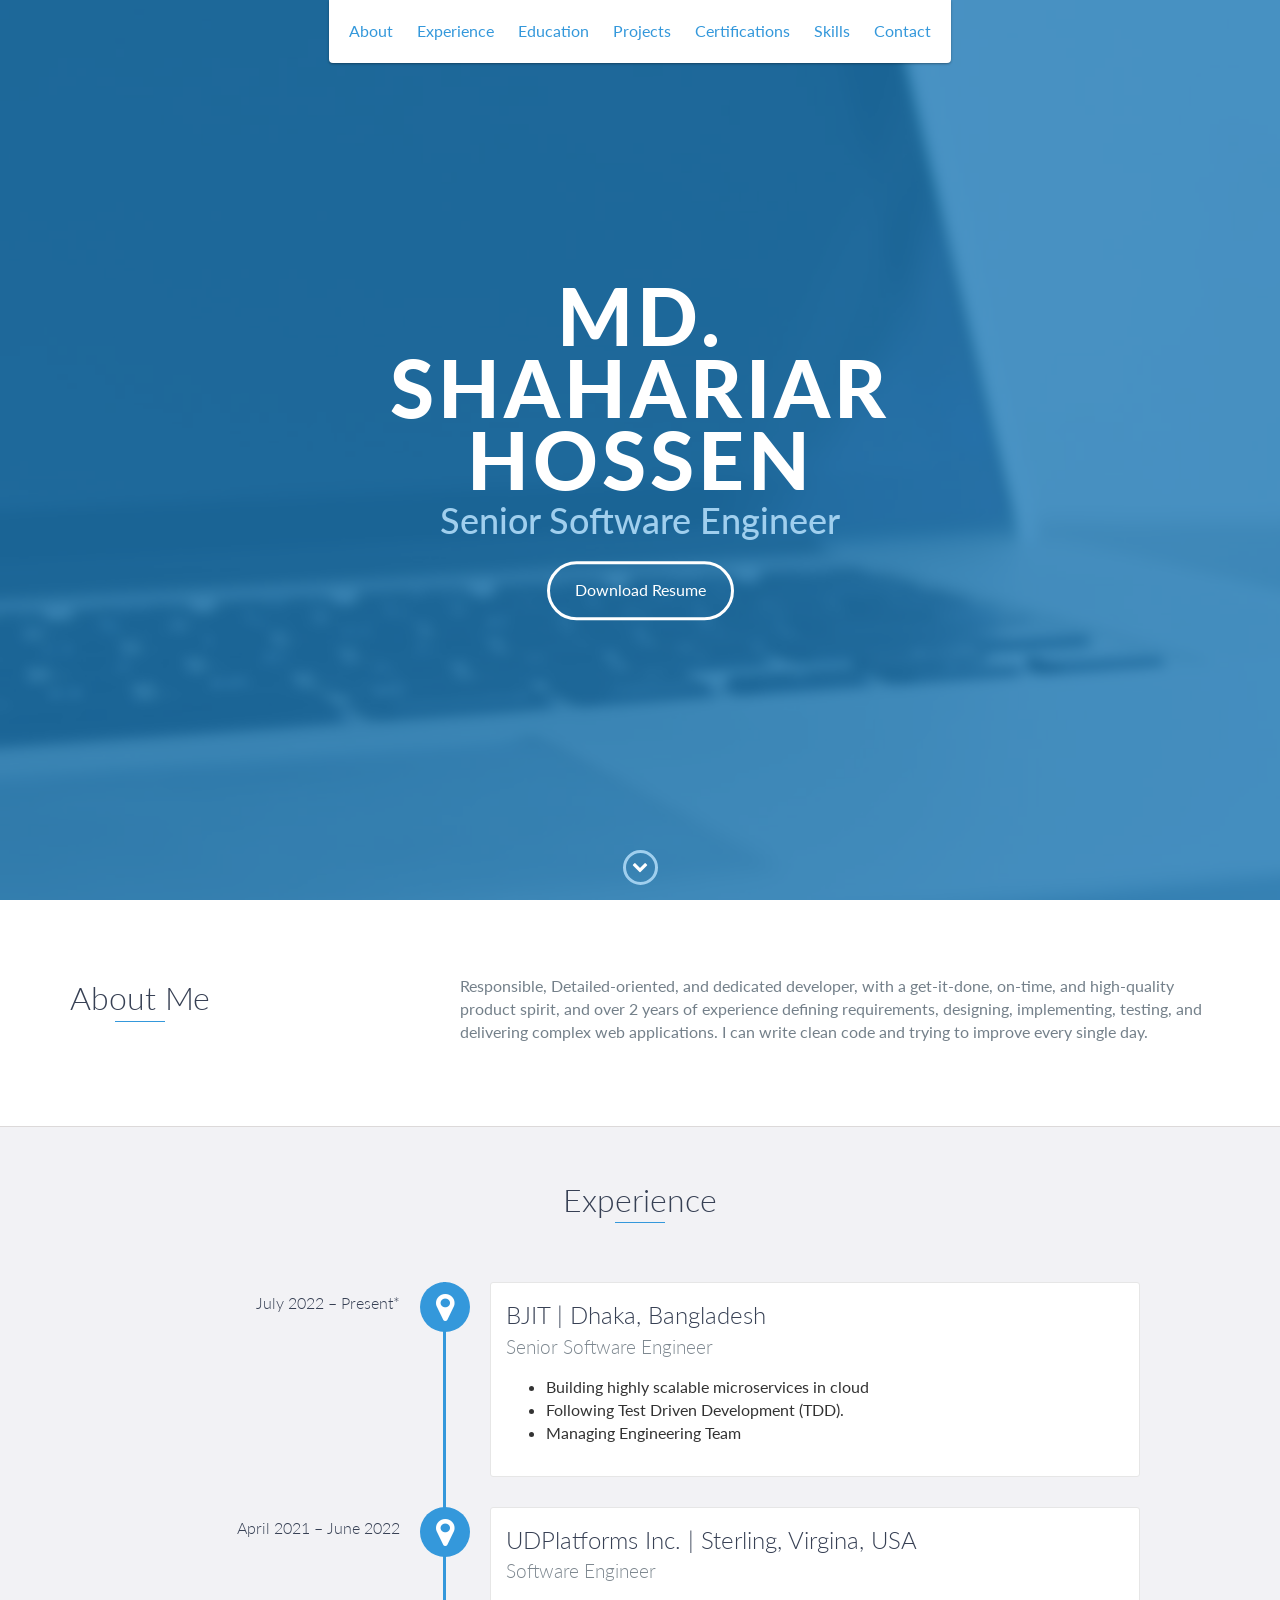
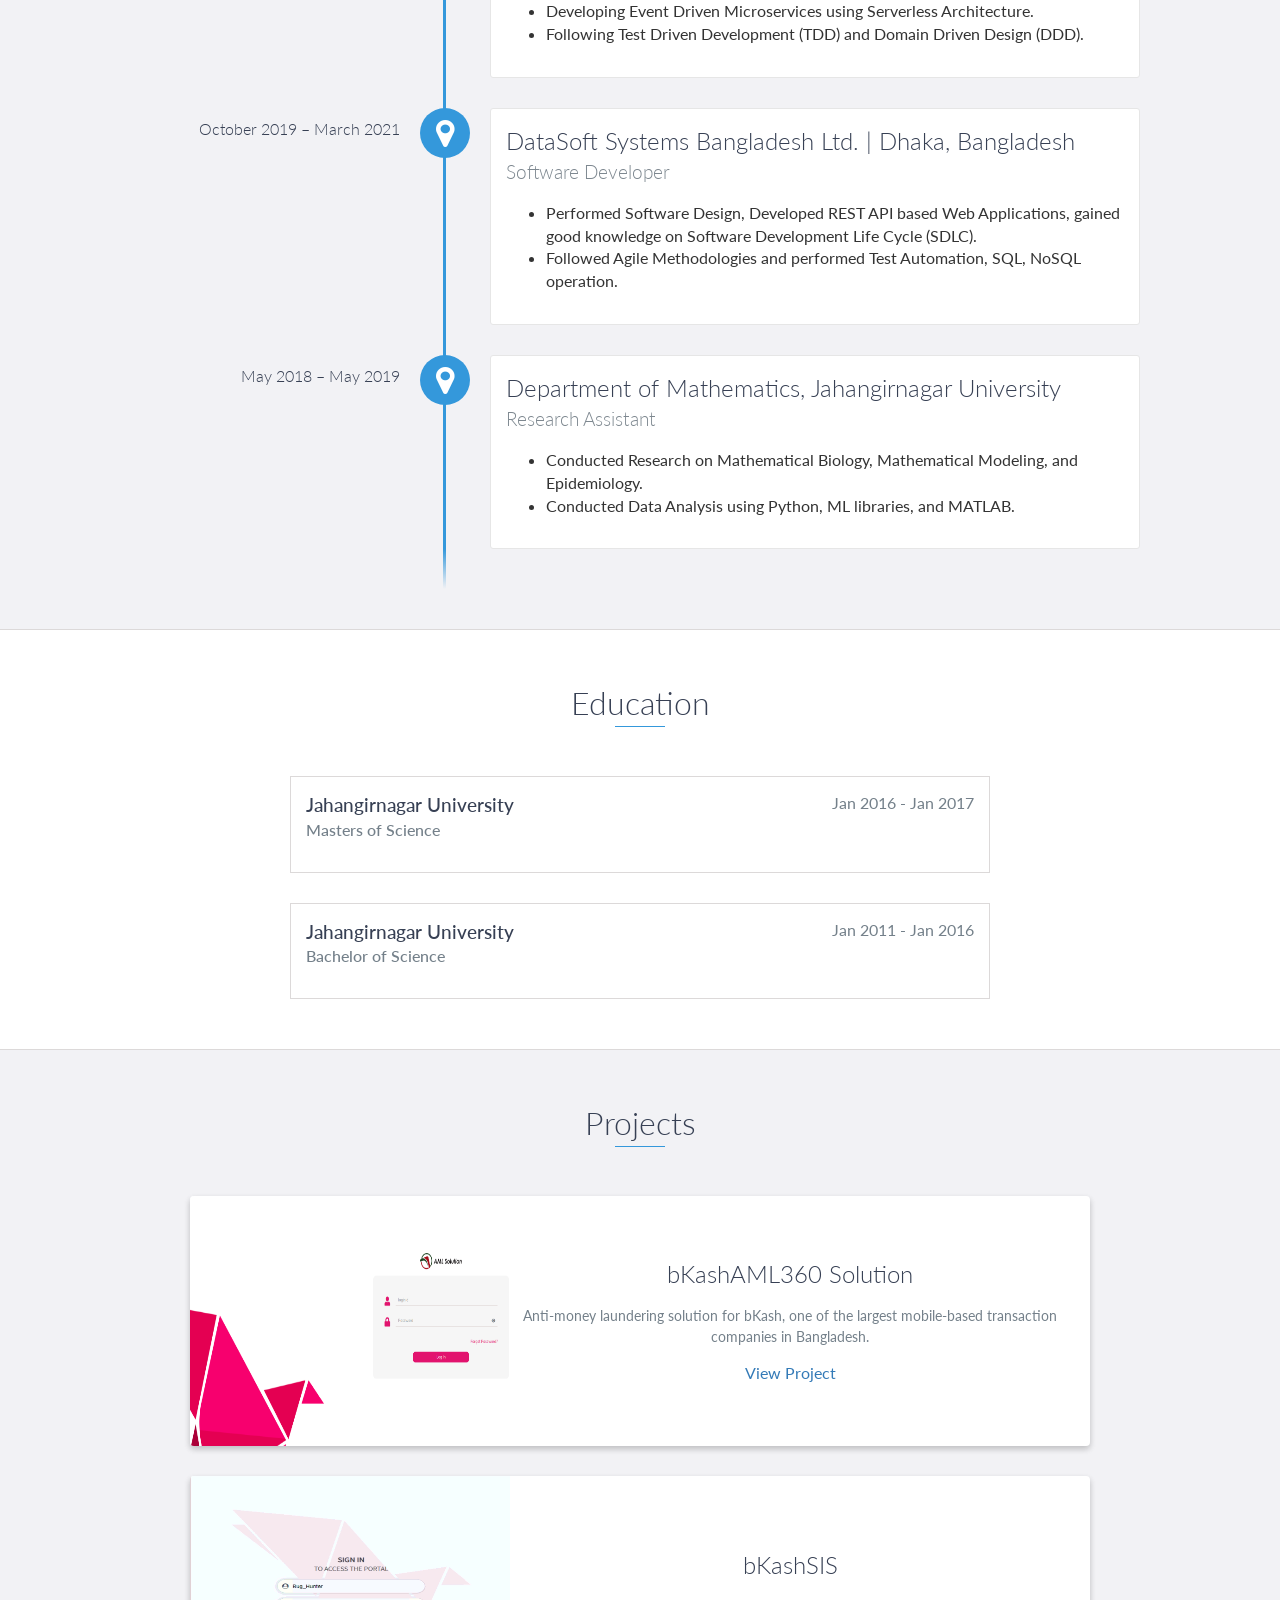
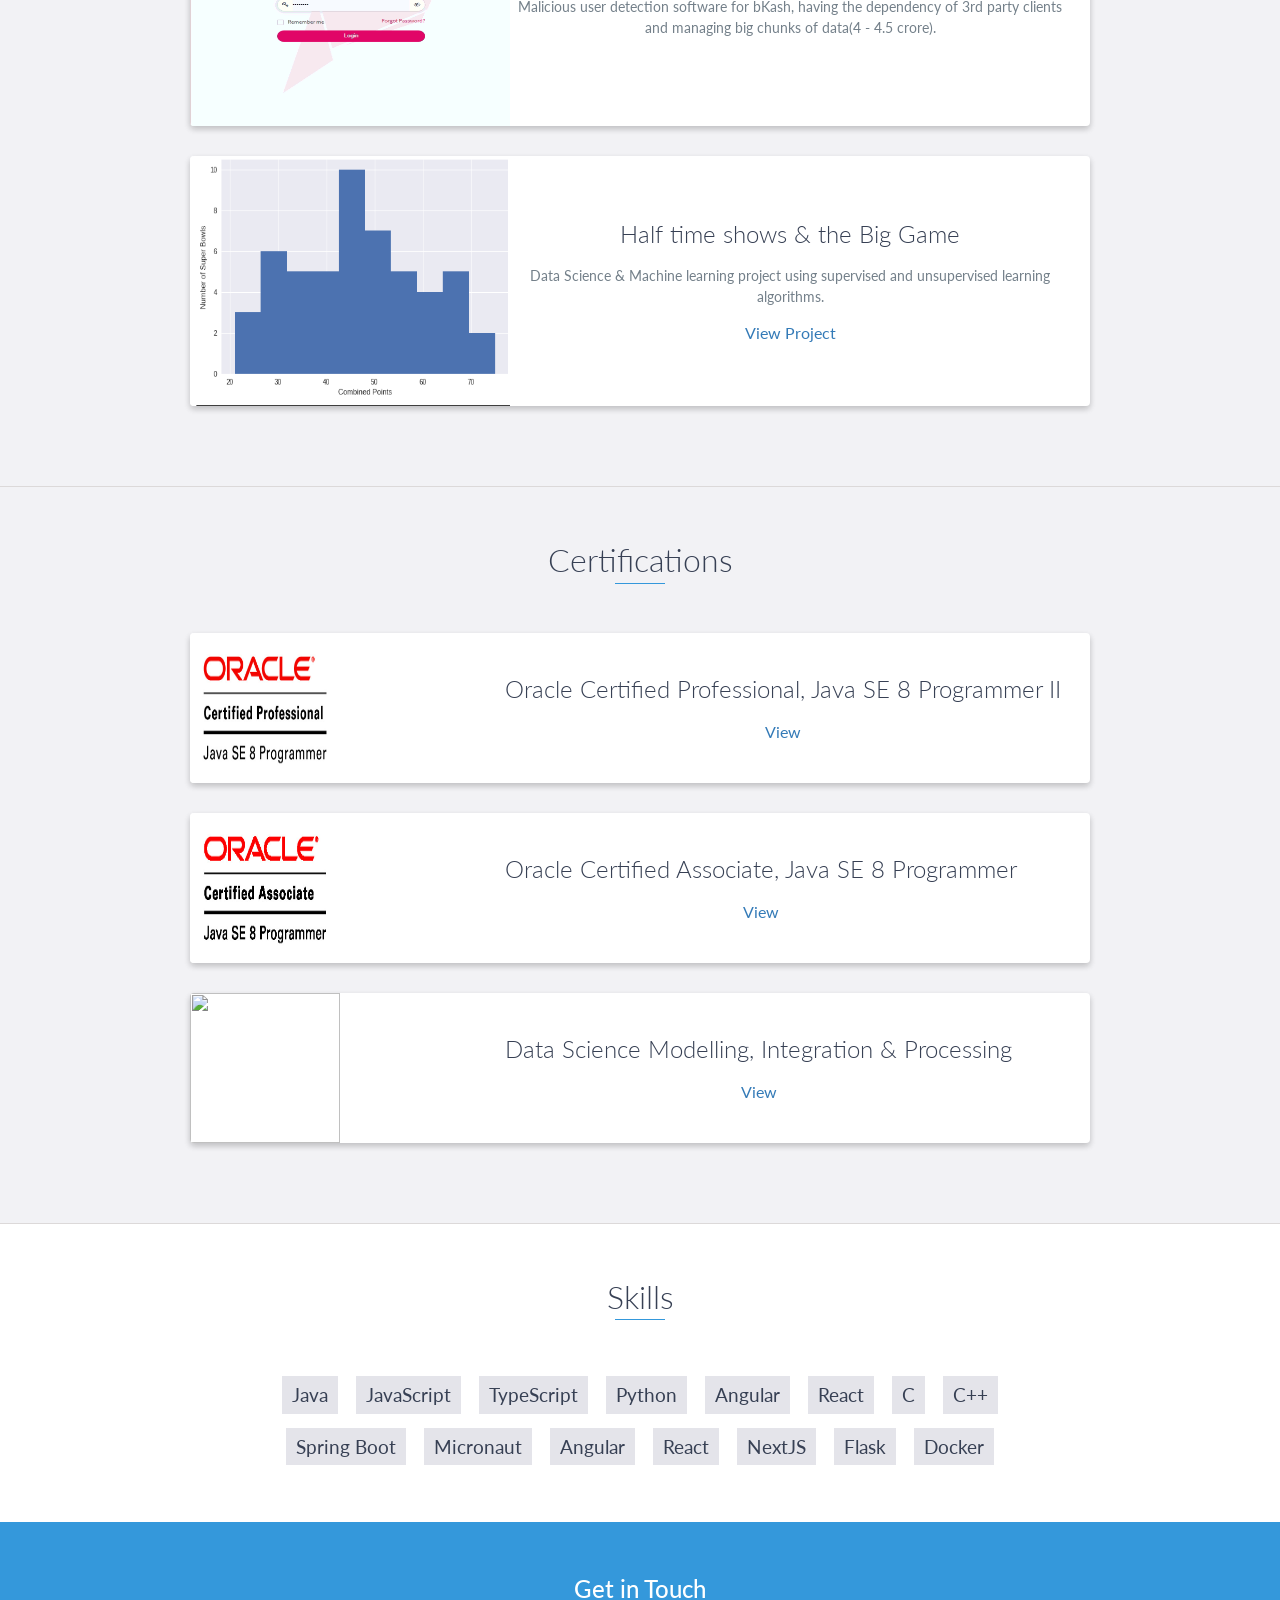
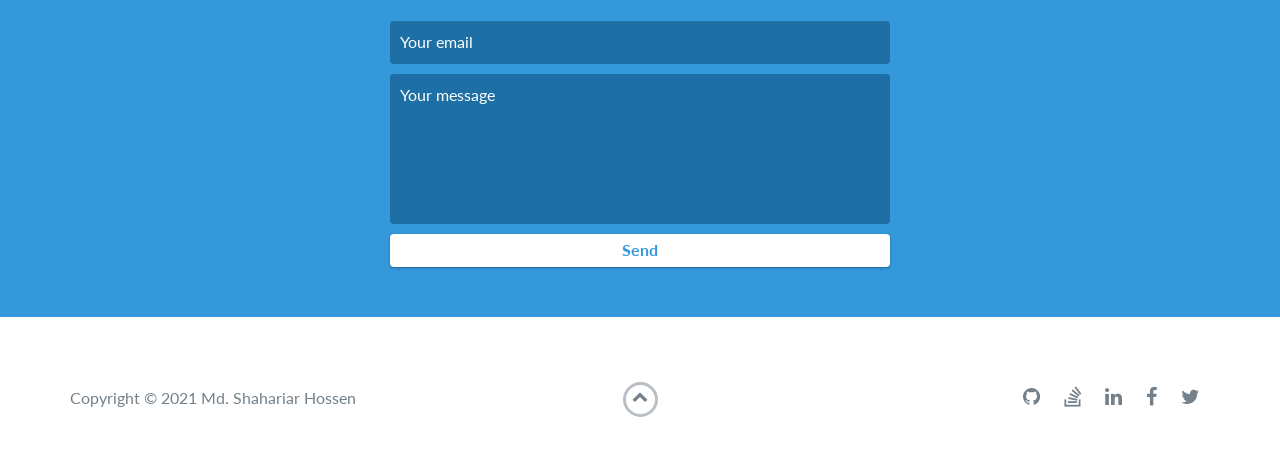
==== commit 6d1d158b: "adding senior role" ====
--- a/index.html
+++ b/index.html
@@ -52,8 +52,8 @@
     <div id="lead">
         <div id="lead-content">
             <h1>Md. Shahariar Hossen</h1>
-            <h2>Software Engineer</h2>
-            <a href="https://drive.google.com/file/d/1Tb66Fyklytpq6PsU4Y9LPPGbGPAQnUYj/view?usp=sharing" target="_blank" class="btn-rounded-white">Download Resume</a>
+            <h2>Senior Software Engineer</h2>
+            <a href="https://drive.google.com/file/d/1BIwVU0k6TweGr3ETM9dFnUr7FgYhlqx_/view?usp=sharing" target="_blank" class="btn-rounded-white">Download Resume</a>
         </div>
         <!-- End #lead-content -->
 
@@ -87,7 +87,18 @@
     <div id="experience" class="background-alt">
         <h2 class="heading">Experience</h2>
         <div id="experience-timeline">
-            <div data-date="April 2021 – Present*">
+
+            <div data-date="July 2022 – Present*">
+                <h3>BJIT | Dhaka, Bangladesh</h3>
+                <h4>Senior Software Engineer</h4>
+                <ul>
+                    <li>Building highly scalable microservices in cloud</li>
+                    <li>Following Test Driven Development (TDD).</li>
+                    <li>Managing Engineering Team</li>
+                </ul>
+            </div>
+
+            <div data-date="April 2021 – June 2022">
                 <h3>UDPlatforms Inc. | Sterling, Virgina, USA</h3>
                 <h4>Software Engineer</h4>
                 <ul>
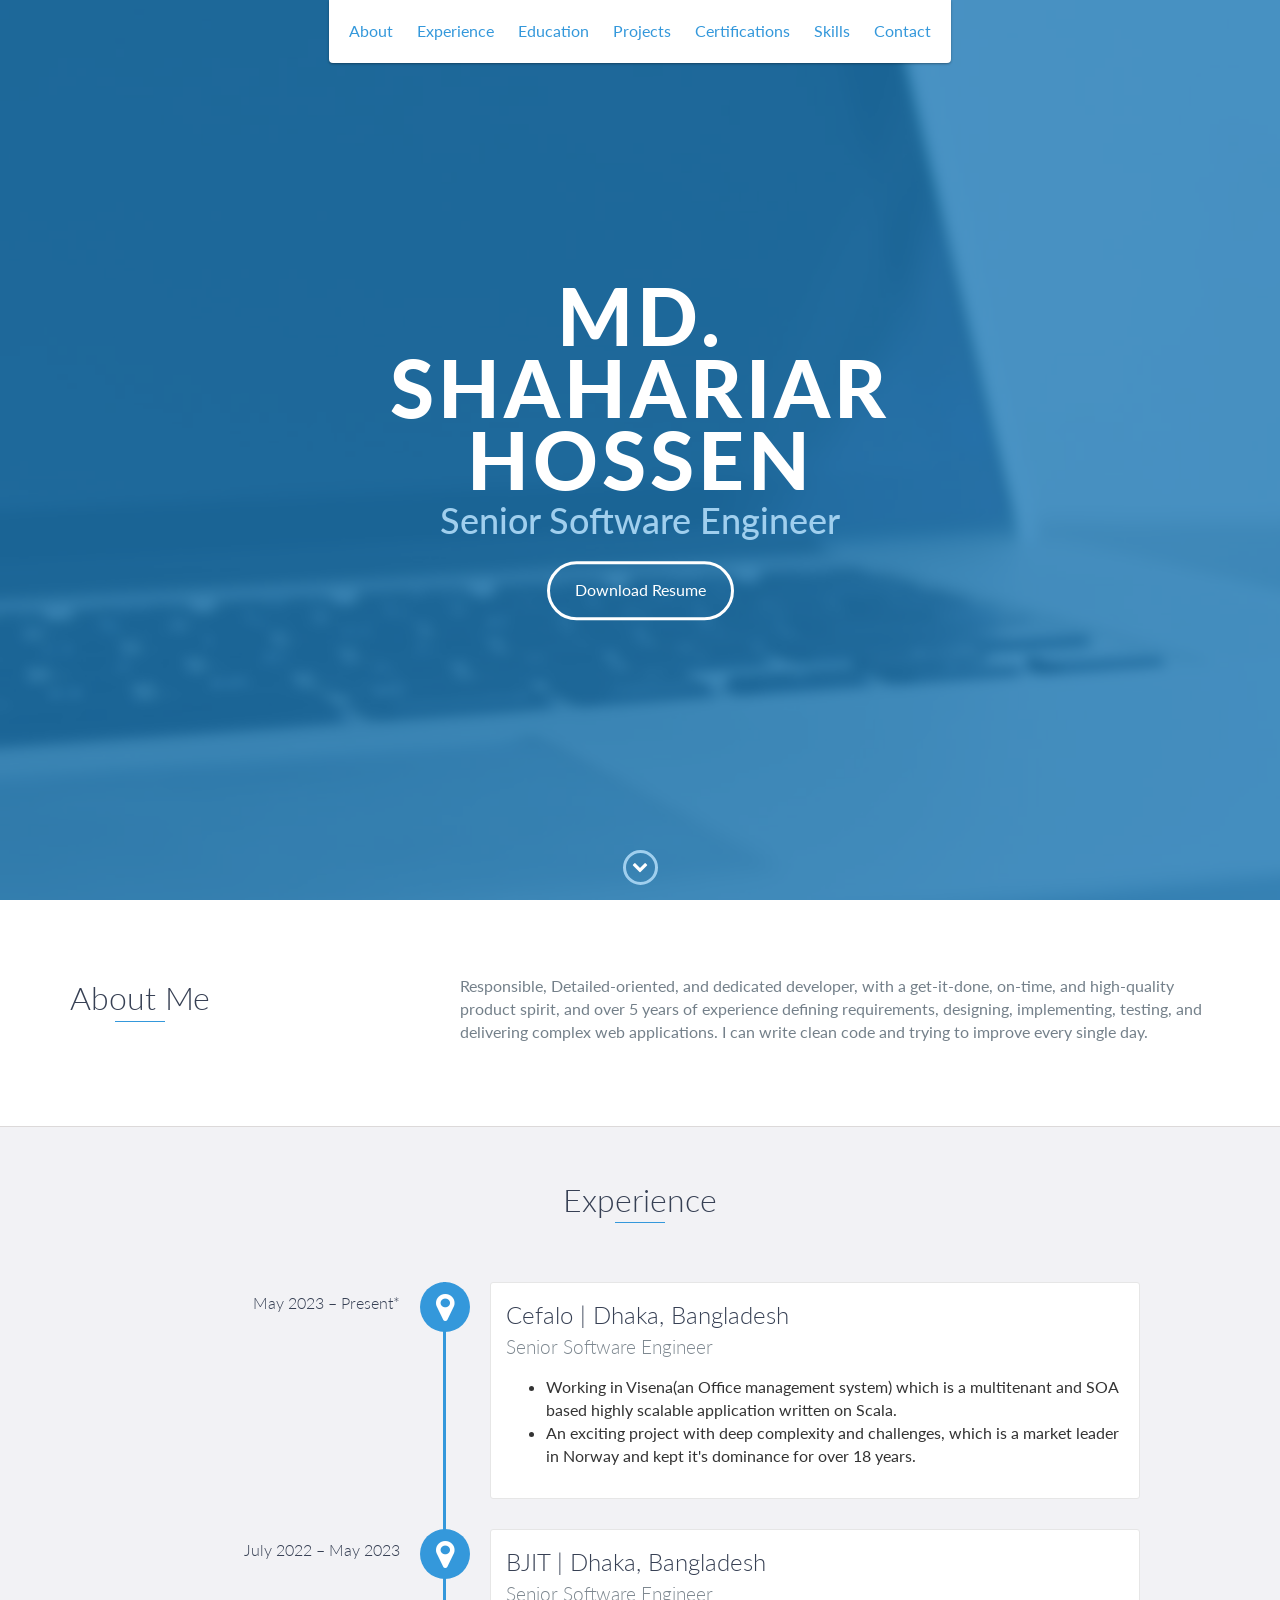
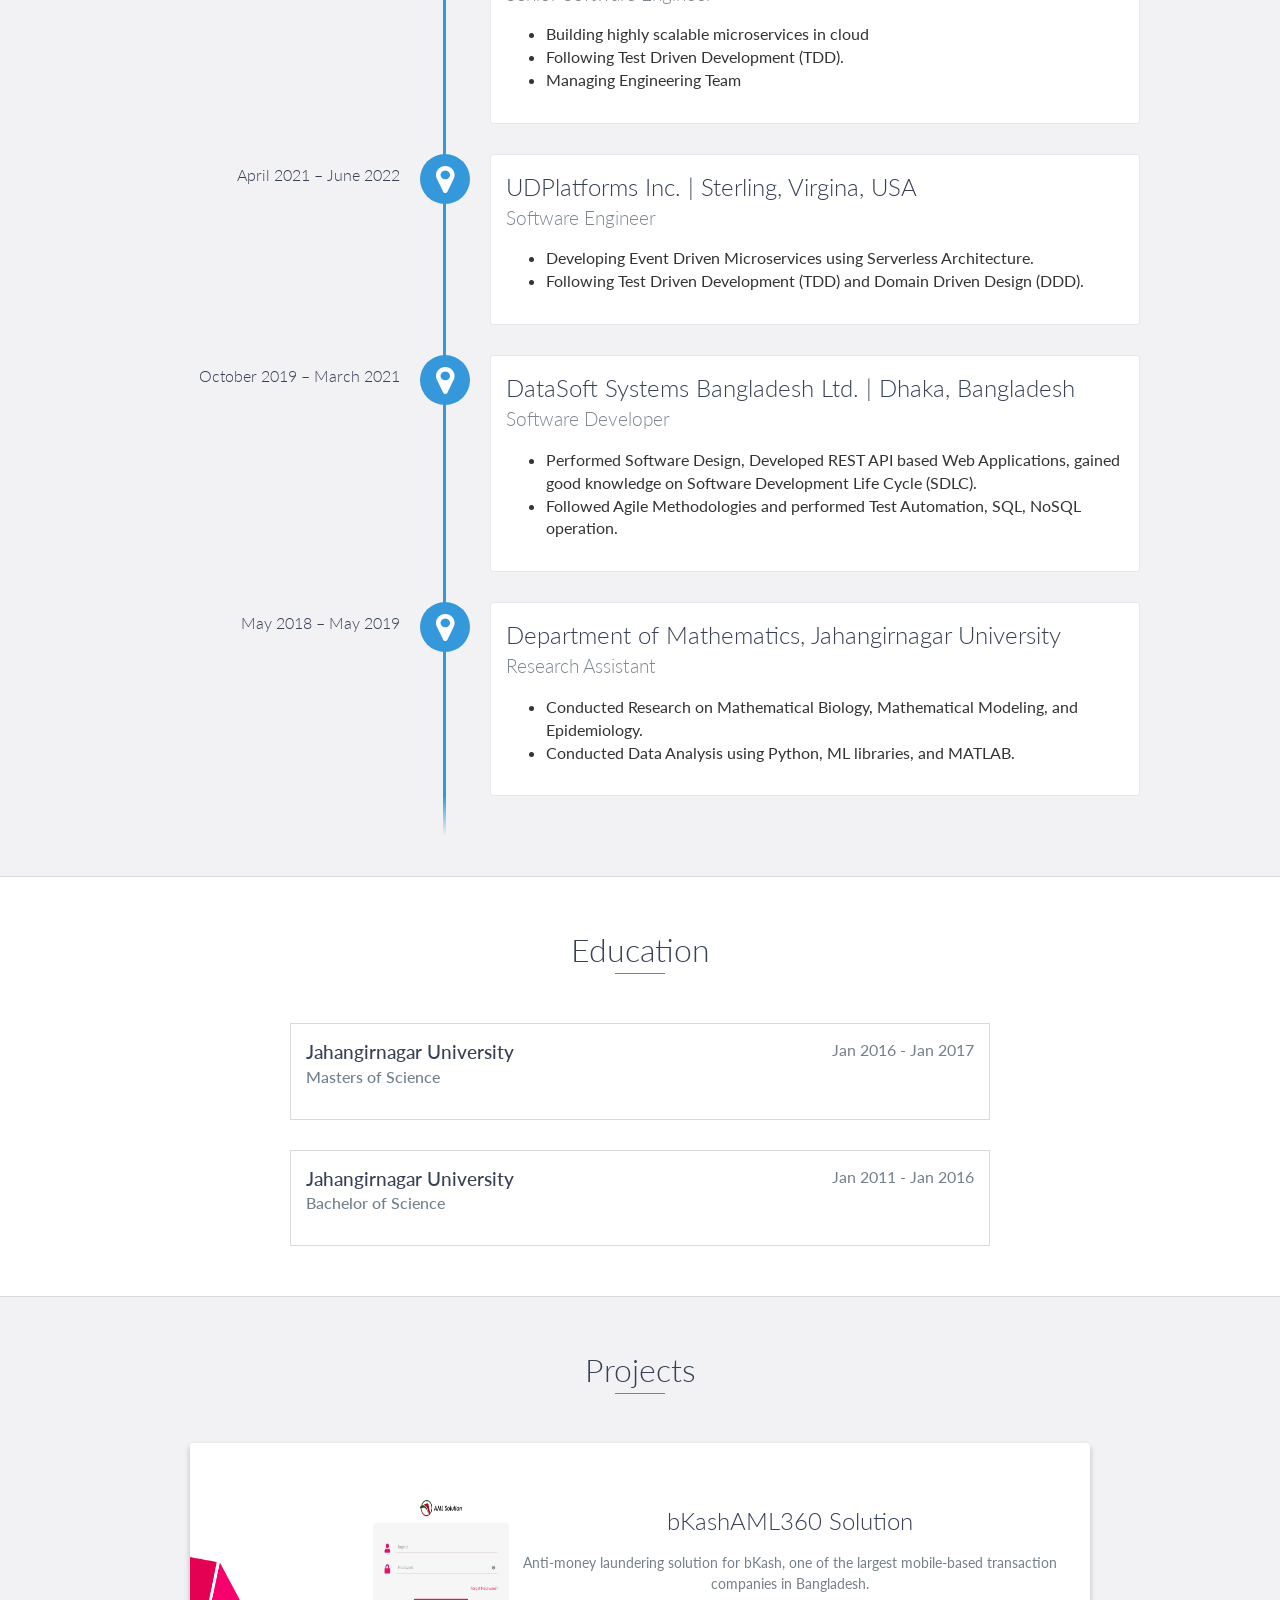
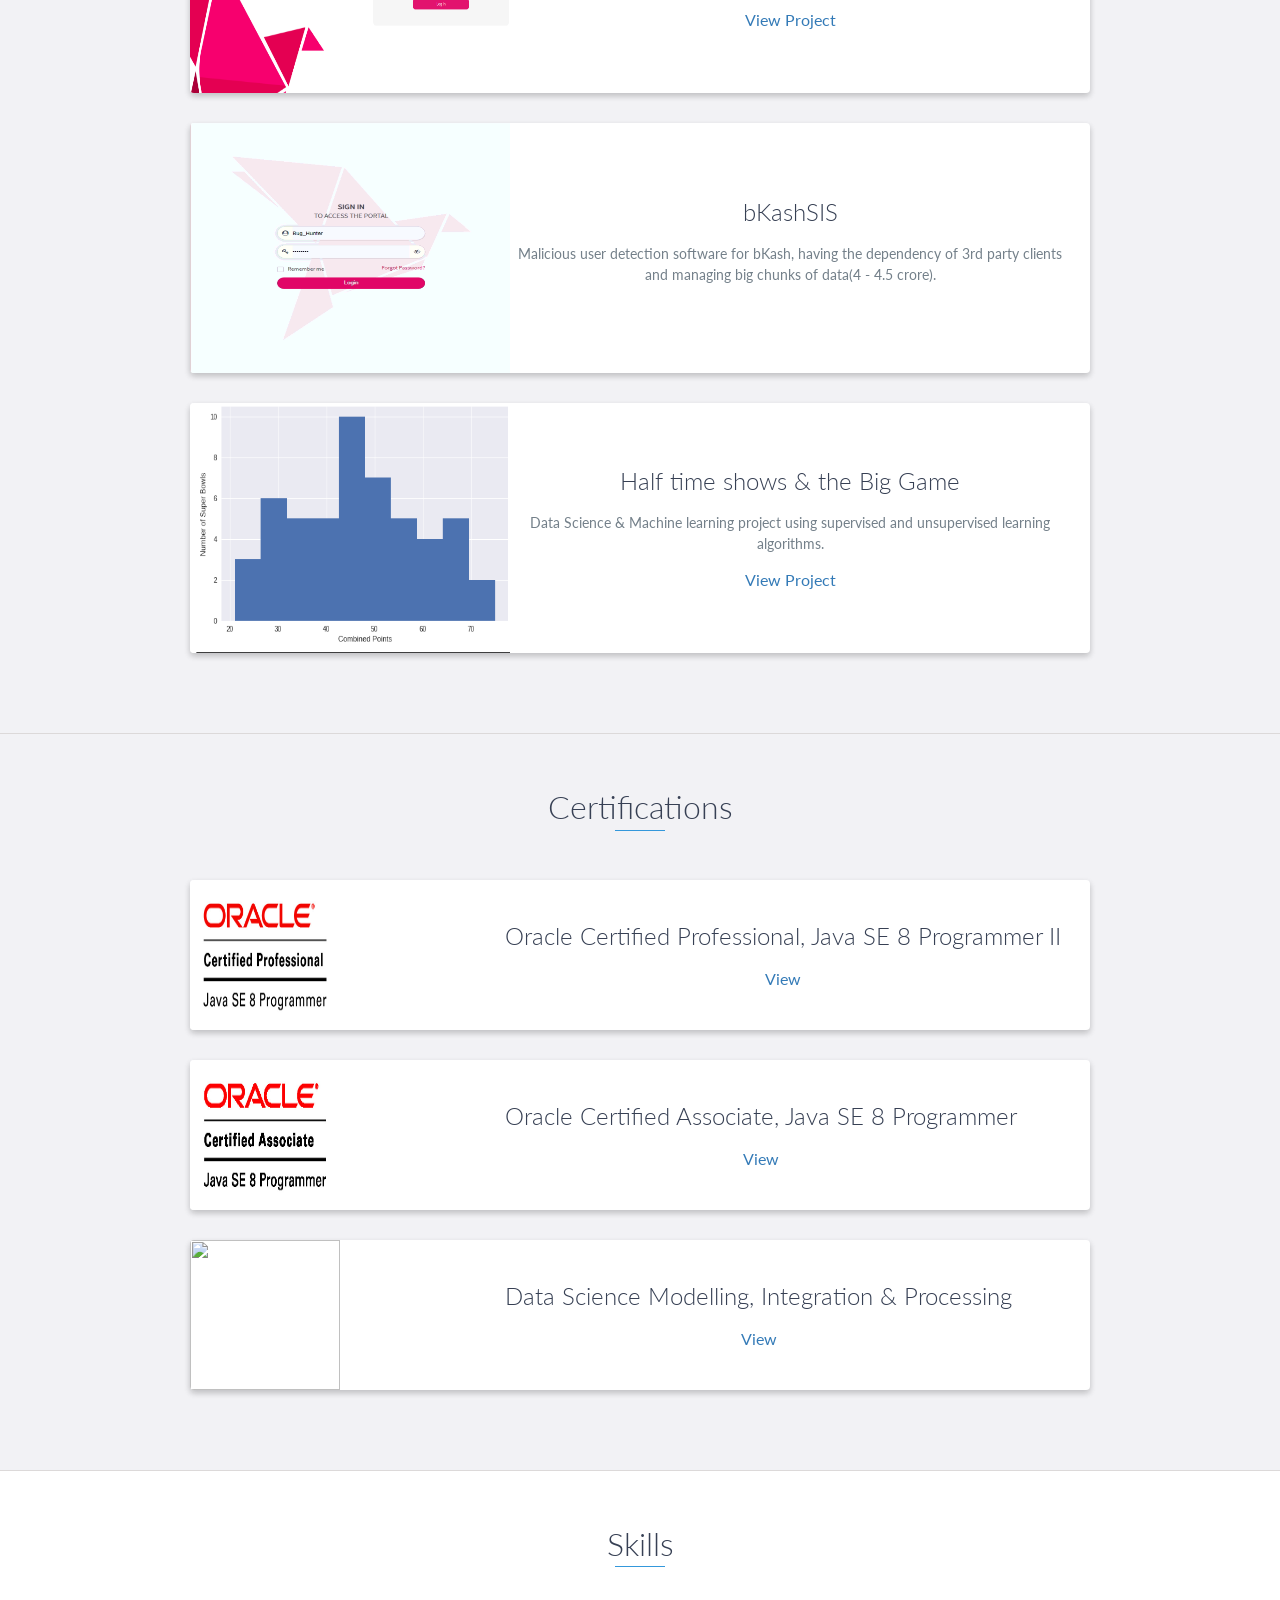
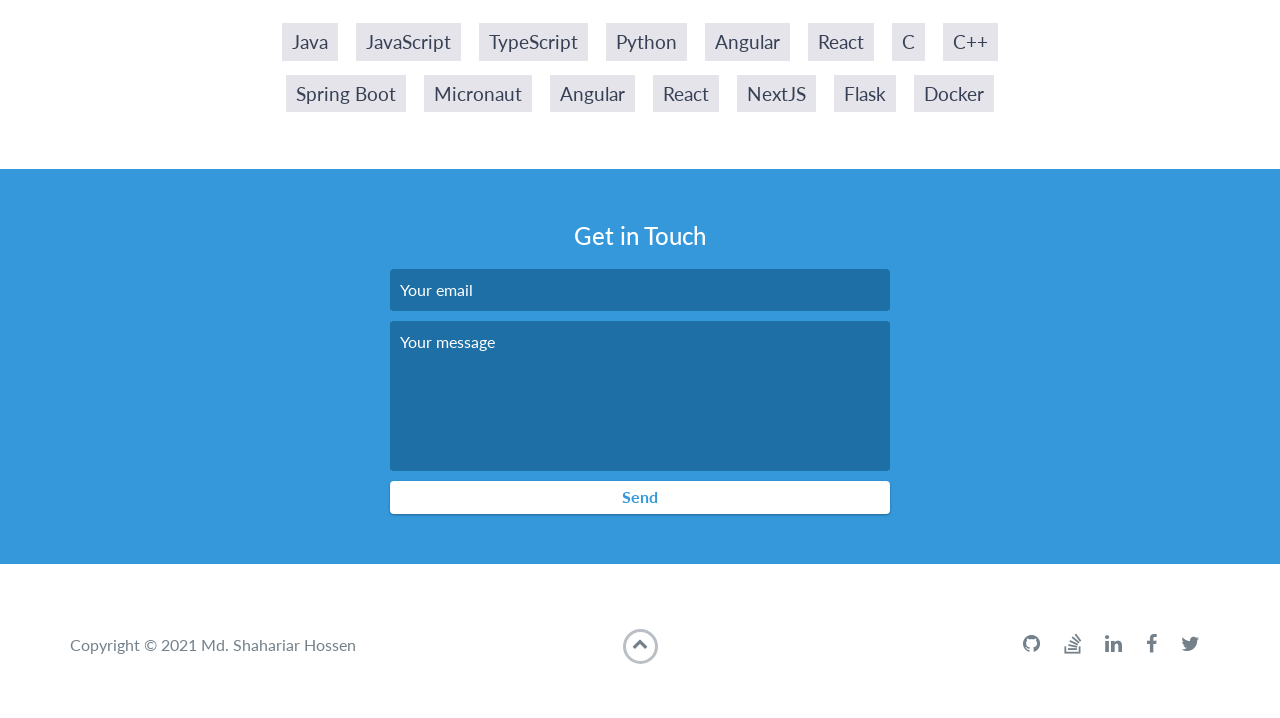
==== commit 68412538: "updating the portfolio" ====
--- a/index.html
+++ b/index.html
@@ -76,7 +76,7 @@
                 </div>
                 <div class="col-md-8">
                     <p>
-                        Responsible, Detailed-oriented, and dedicated developer, with a get-it-done, on-time, and high-quality product spirit, and over 2 years of experience defining requirements, designing, implementing, testing, and delivering complex web applications. I can write clean code and trying to improve every single day.
+                        Responsible, Detailed-oriented, and dedicated developer, with a get-it-done, on-time, and high-quality product spirit, and over 5 years of experience defining requirements, designing, implementing, testing, and delivering complex web applications. I can write clean code and trying to improve every single day.
                     </p>
                 </div>
             </div>
@@ -87,8 +87,16 @@
     <div id="experience" class="background-alt">
         <h2 class="heading">Experience</h2>
         <div id="experience-timeline">
-
-            <div data-date="July 2022 – Present*">
+            <div data-date="May 2023 – Present*">
+                <h3>Cefalo | Dhaka, Bangladesh</h3>
+                <h4>Senior Software Engineer</h4>
+                <ul>
+                    <li>Working in Visena(an Office management system) which is a multitenant and SOA based highly scalable application written on Scala.</li>
+                    <li>An exciting project with deep complexity and challenges, which is a market leader in Norway and kept it's dominance for over 18 years.</li>
+                </ul>
+            </div>
+
+            <div data-date="July 2022 – May 2023">
                 <h3>BJIT | Dhaka, Bangladesh</h3>
                 <h4>Senior Software Engineer</h4>
                 <ul>
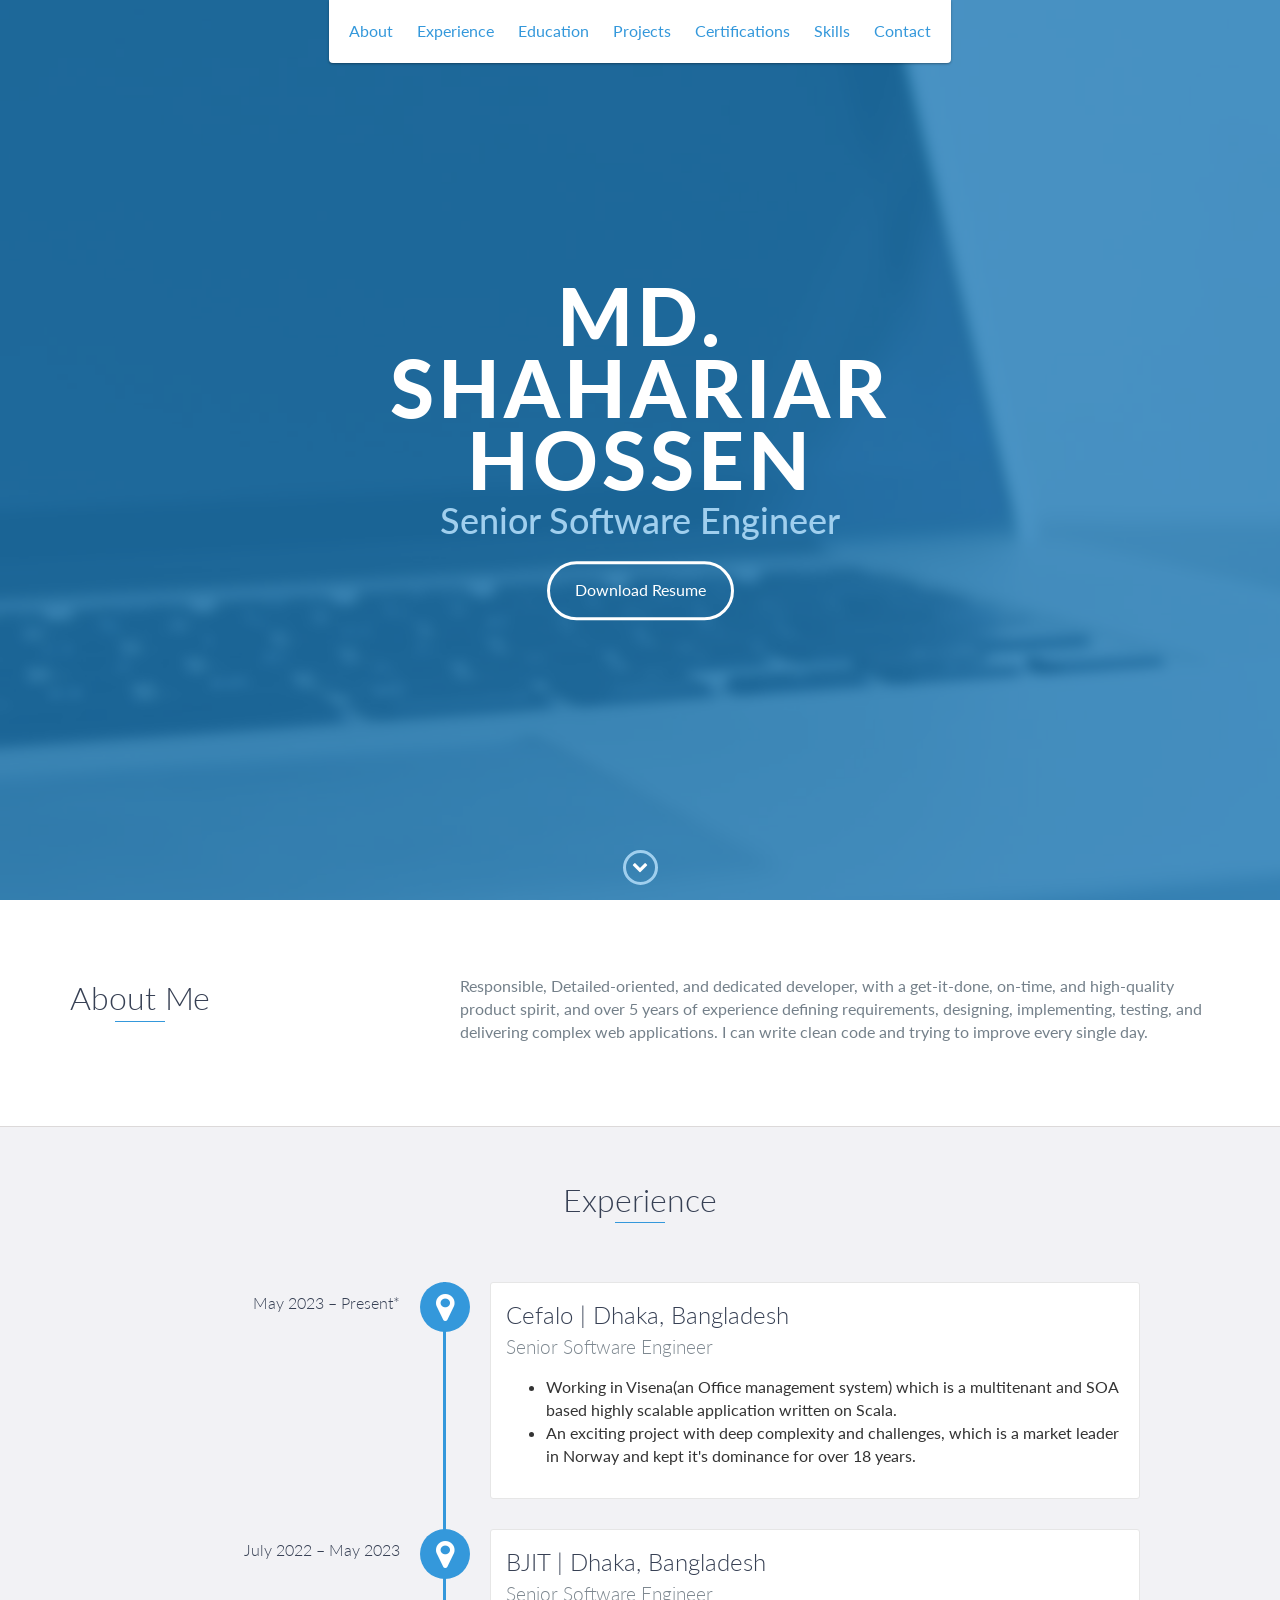
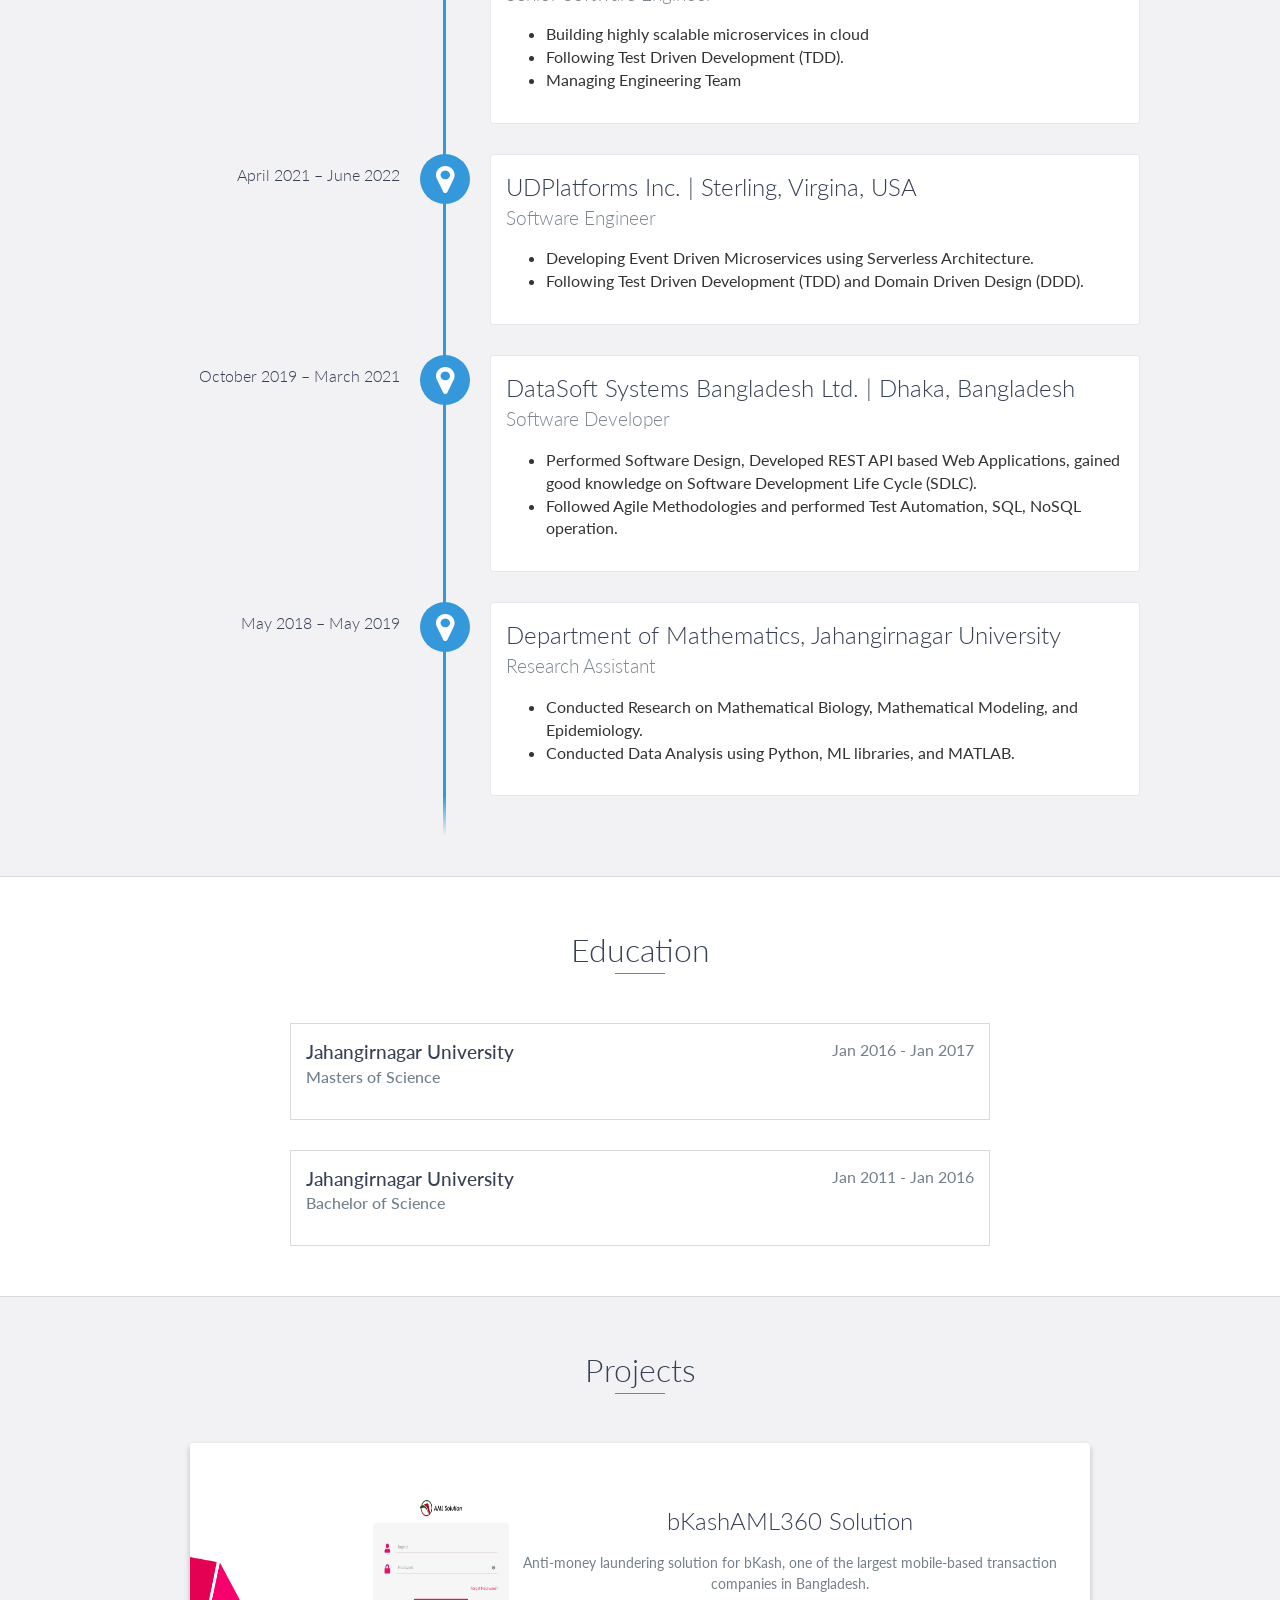
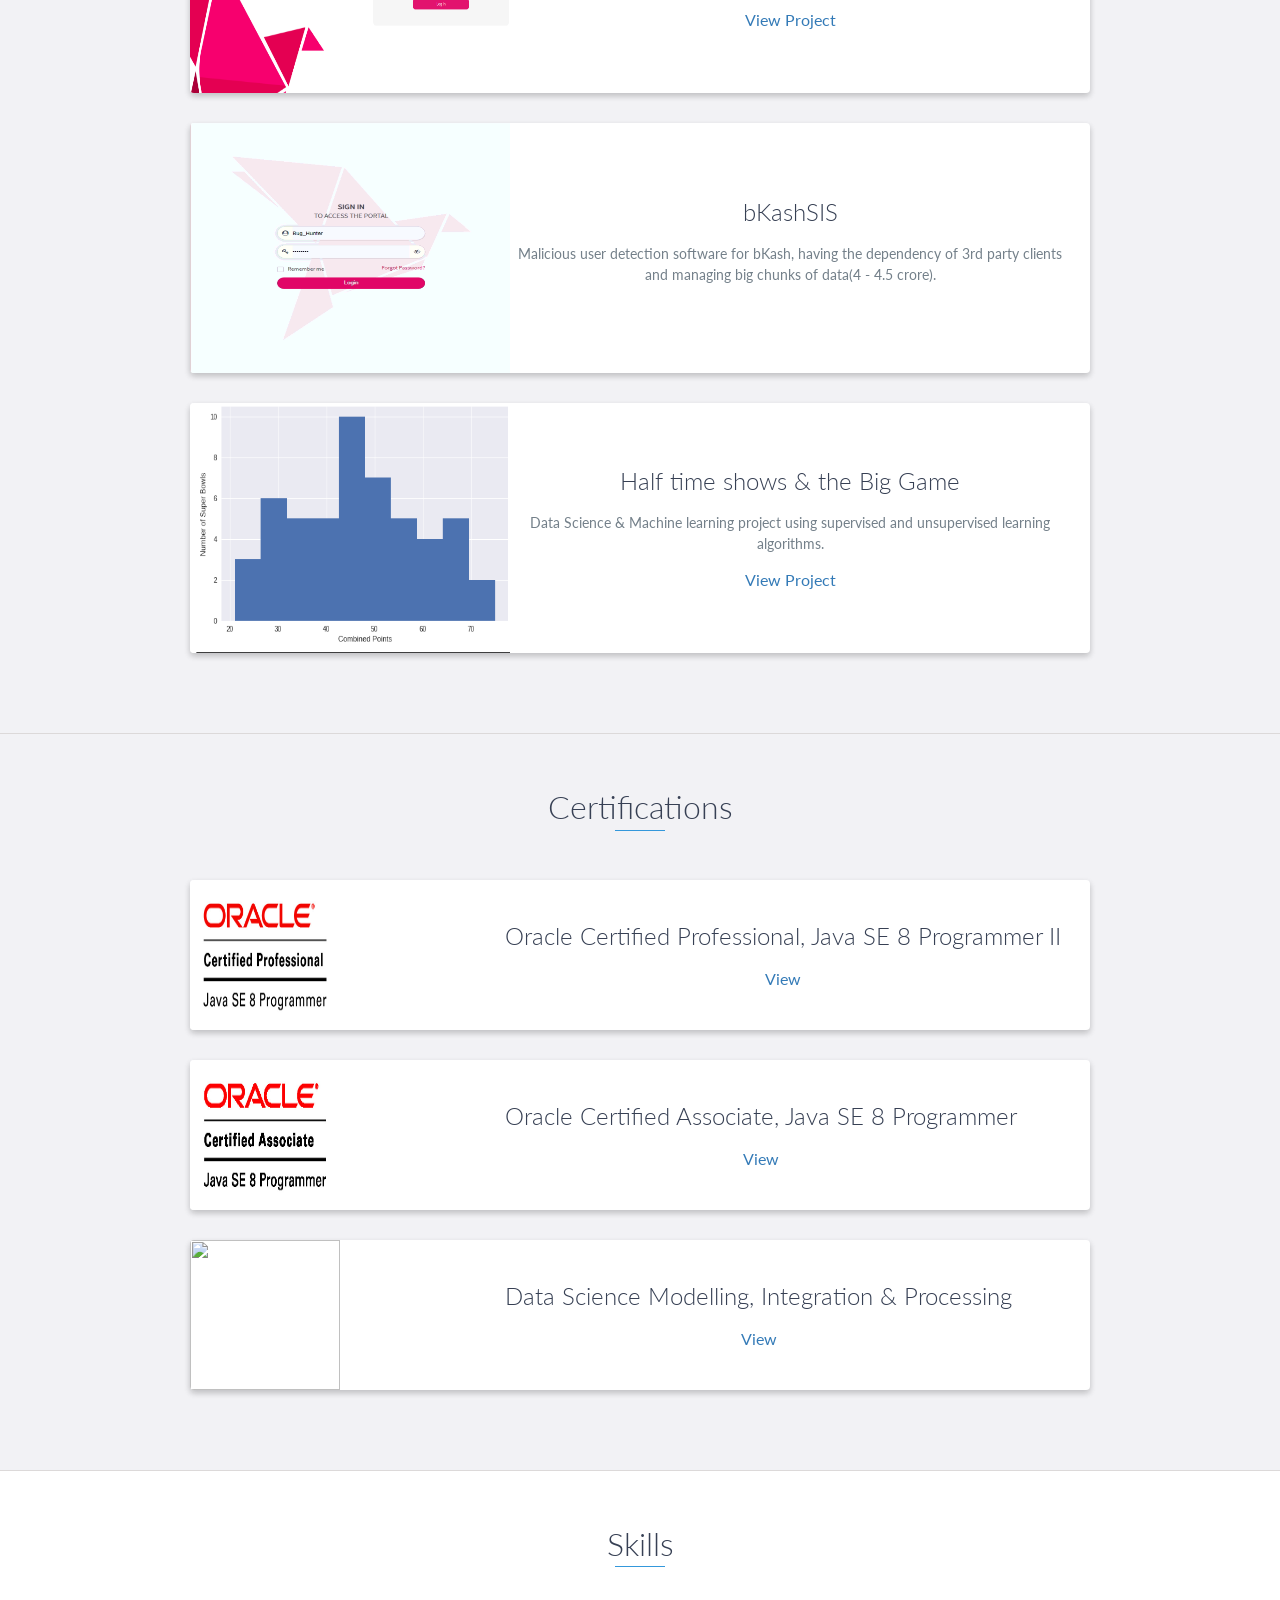
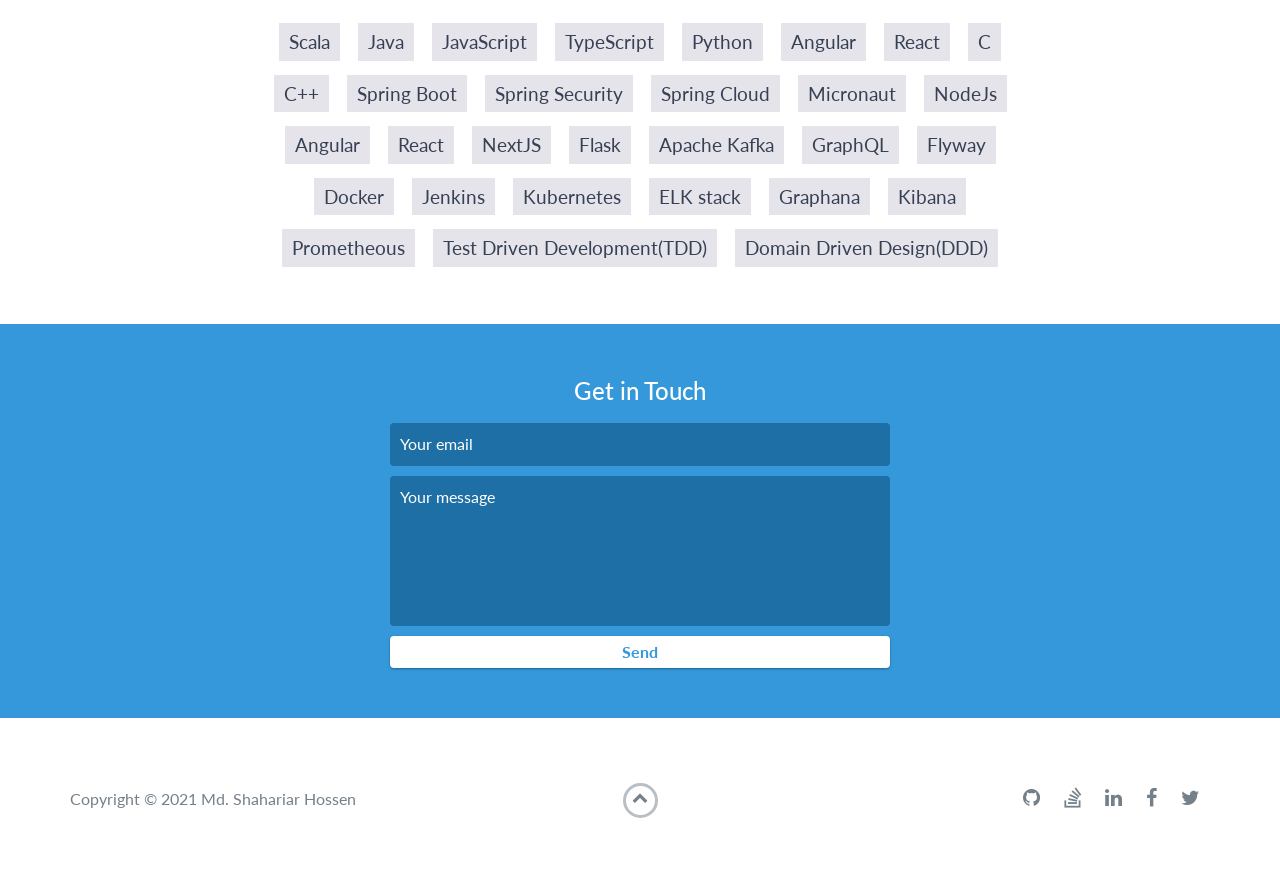
==== commit c4839597: "Adding new skills" ====
--- a/index.html
+++ b/index.html
@@ -271,6 +271,7 @@
     <div id="skills">
         <h2 class="heading">Skills</h2>
         <ul>
+            <li>Scala</li>
             <li>Java</li>
             <li>JavaScript</li>
             <li>TypeScript</li>
@@ -280,12 +281,26 @@
             <li>C</li>
             <li>C++</li>
             <li>Spring Boot</li>
+            <li>Spring Security</li>
+            <li>Spring Cloud</li>
             <li>Micronaut</li>
+            <li>NodeJs</li>
             <li>Angular</li>
             <li>React</li>
             <li>NextJS</li>
             <li>Flask</li>
+            <li>Apache Kafka</li>
+            <li>GraphQL</li>
+            <li>Flyway</li>
             <li>Docker</li>
+            <li>Jenkins</li>
+            <li>Kubernetes</li>
+            <li>ELK stack</li>
+            <li>Graphana</li>
+            <li>Kibana</li>
+            <li>Prometheous</li>
+            <li>Test Driven Development(TDD)</li>
+            <li>Domain Driven Design(DDD)</li>
         </ul>
     </div>
     <!-- End #skills -->
